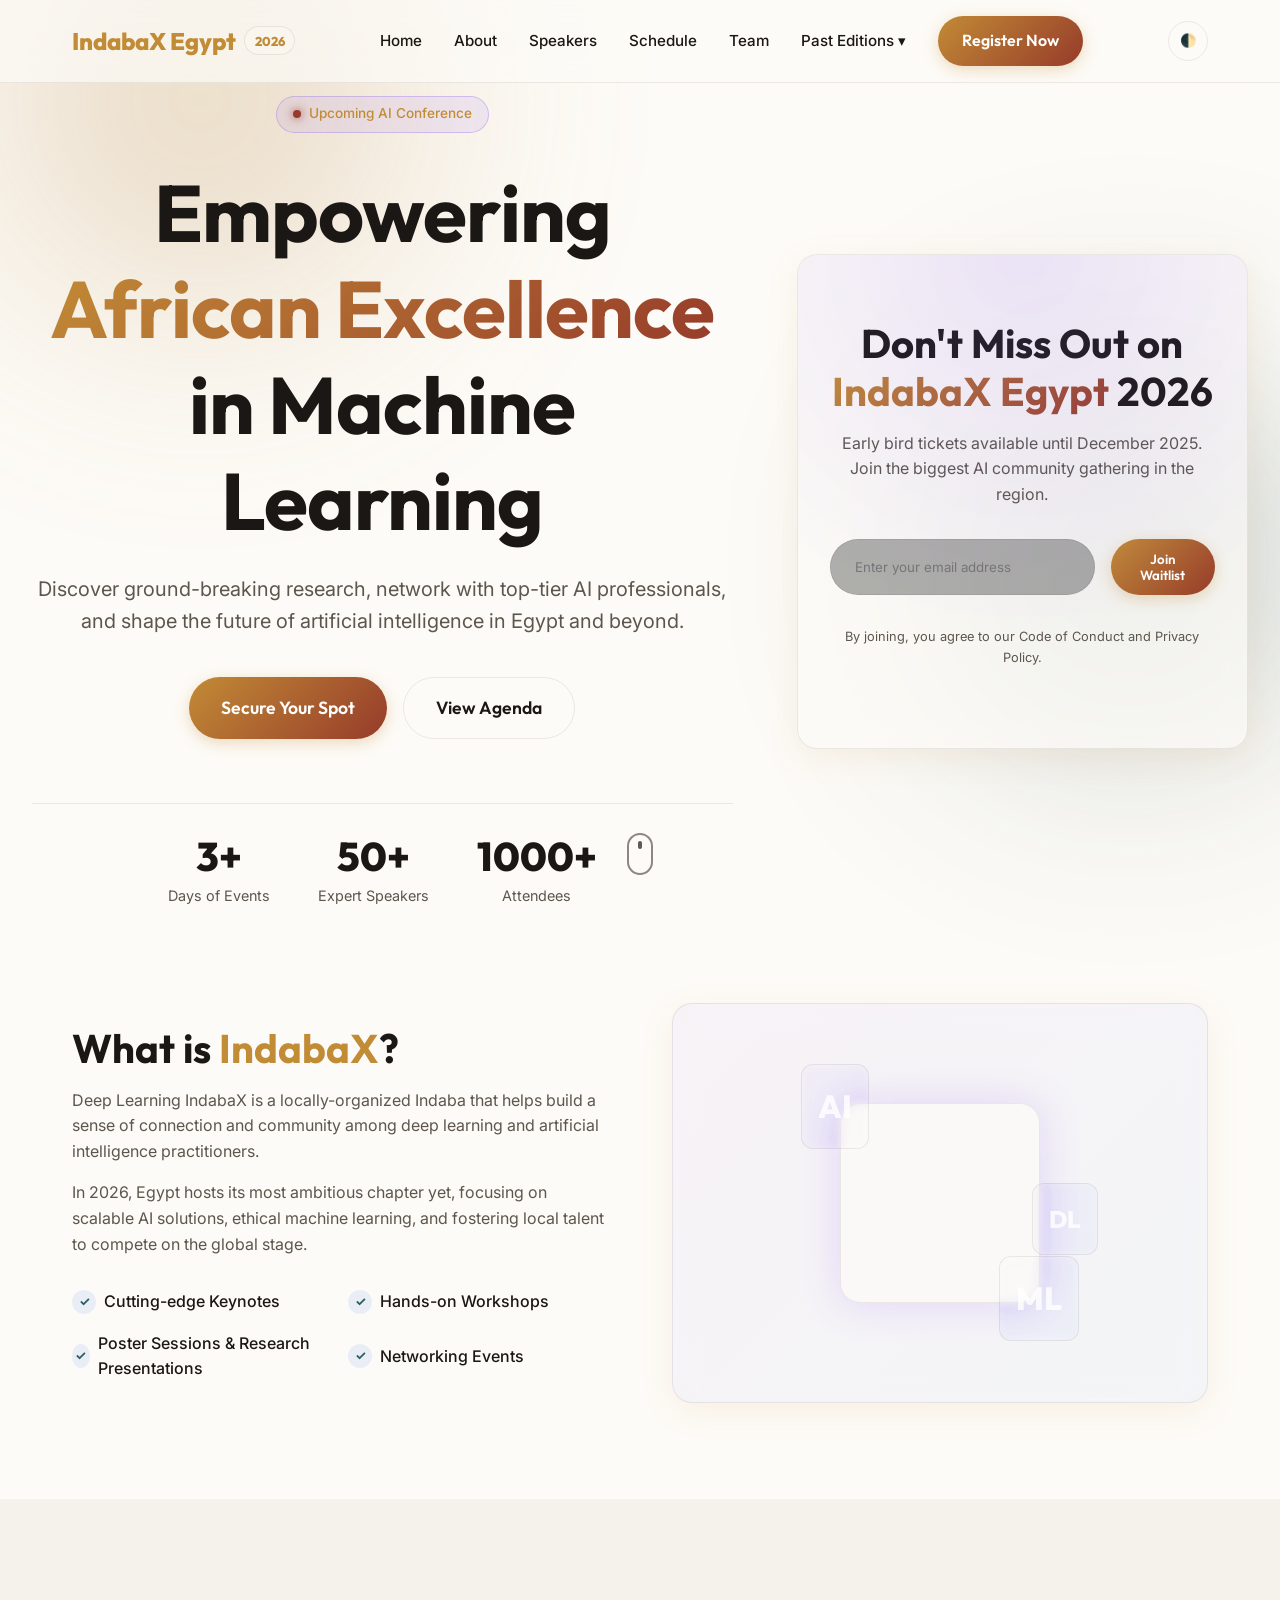
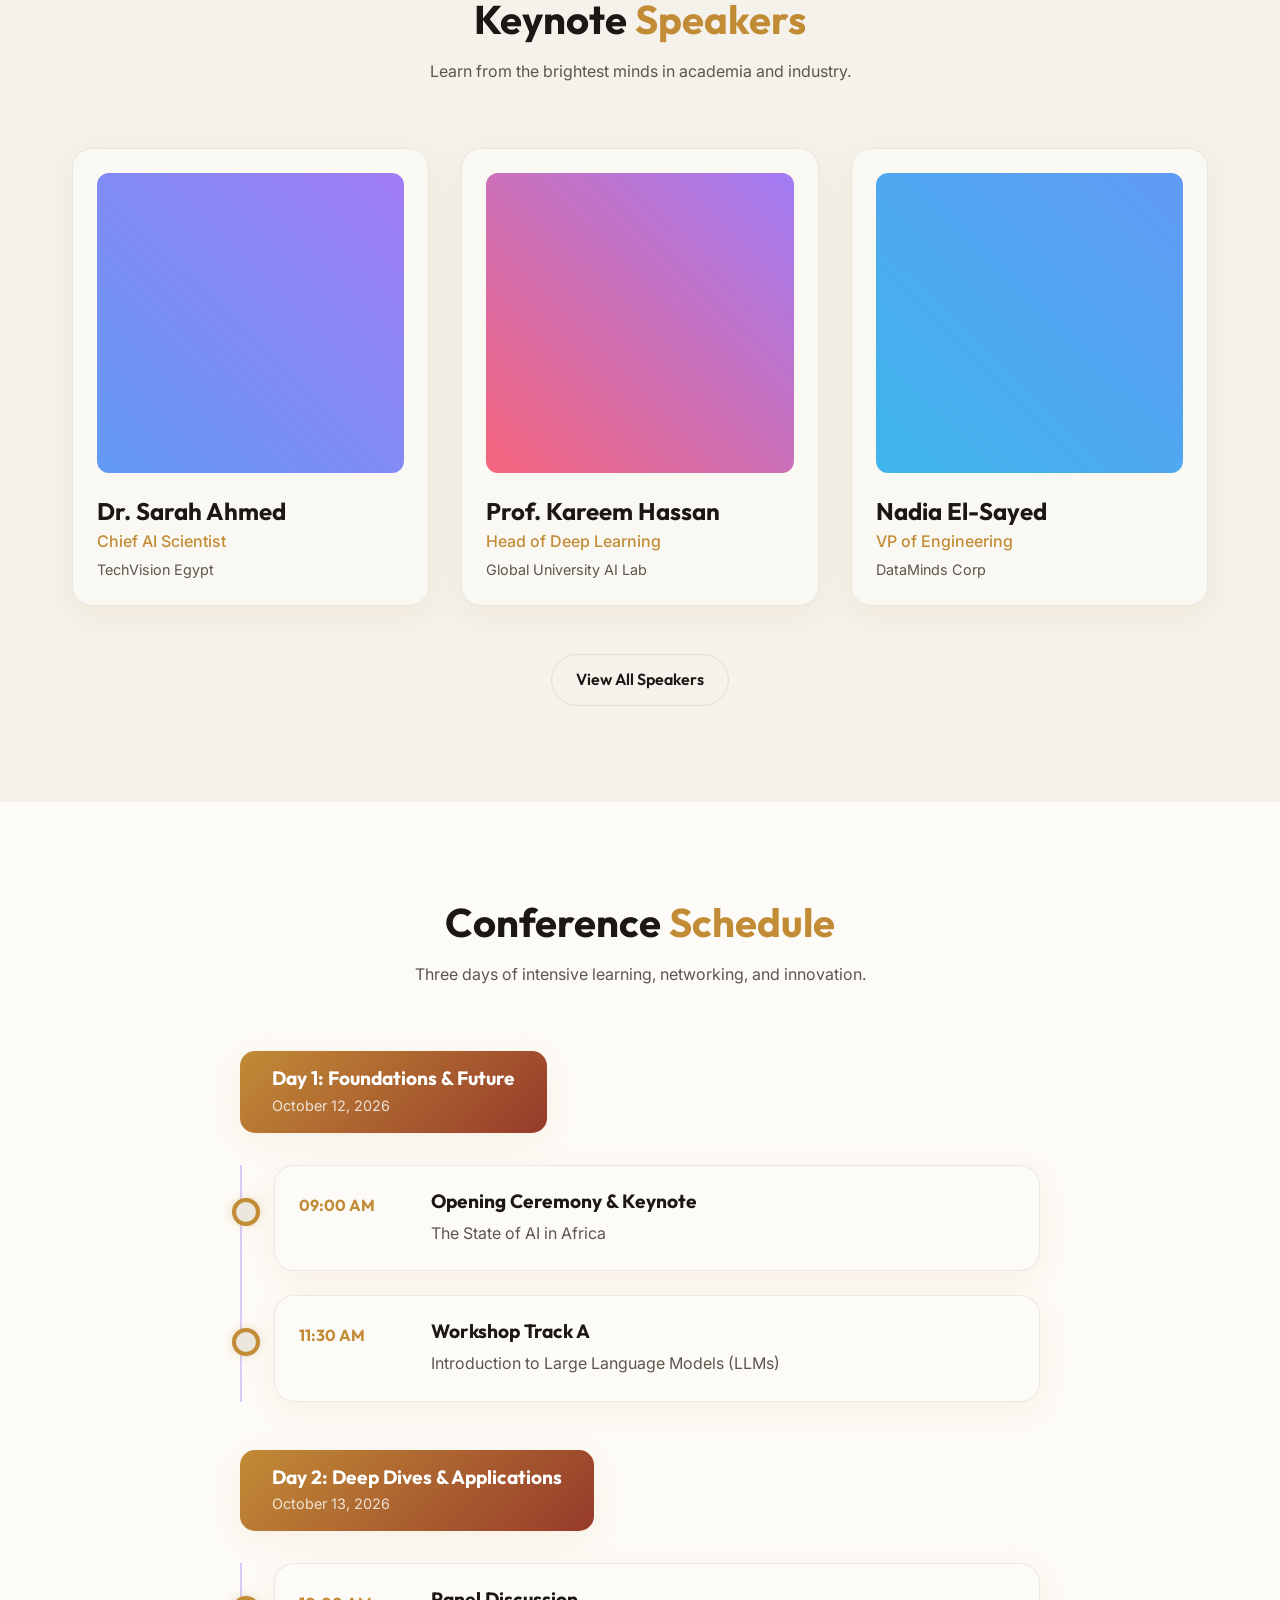
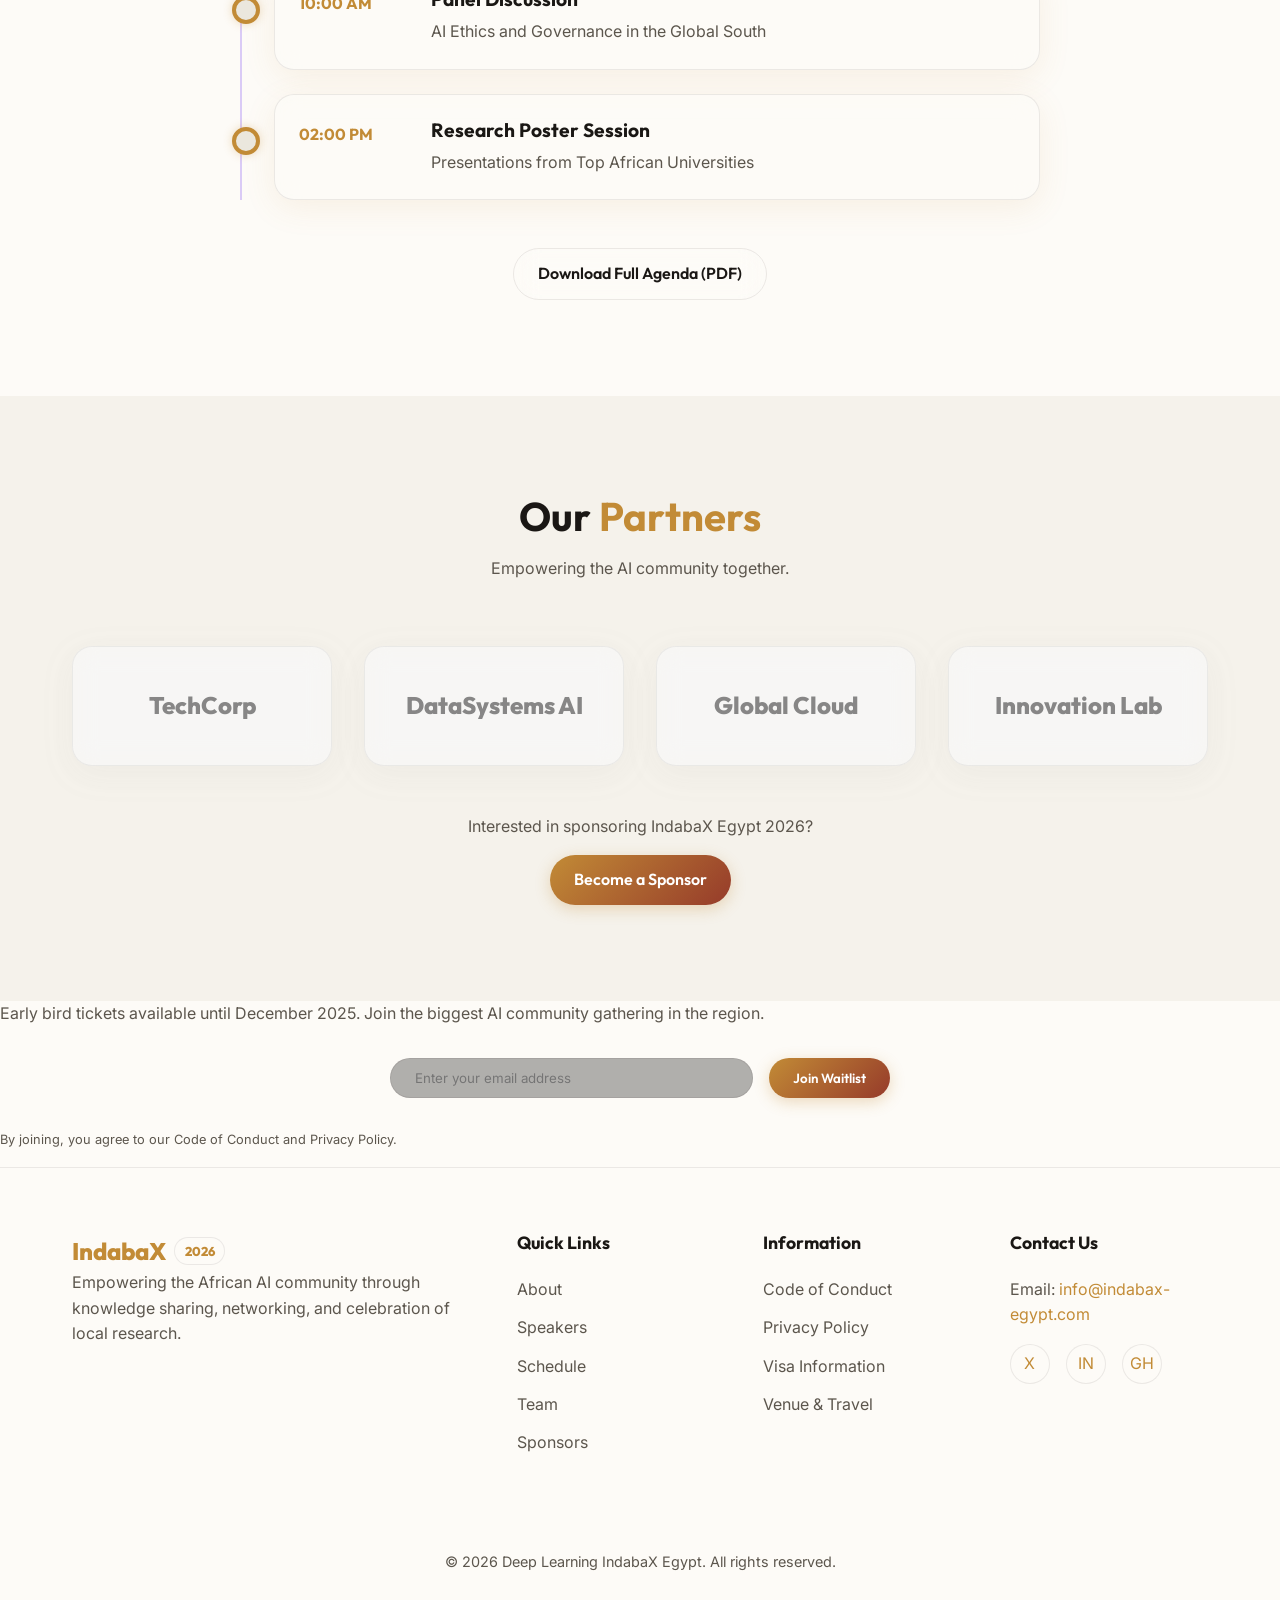
==== index.html @ 3999a291 "First Change" ====
<!DOCTYPE html>
<html lang="en">

<head>
    <meta charset="UTF-8">
    <meta name="viewport" content="width=device-width, initial-scale=1.0">
    <title>IndabaX Egypt 2026 | Shaping the Future of AI in Africa</title>
    <meta name="description"
        content="Join us for IndabaX Egypt 2026, the premier artificial intelligence and machine learning conference in Egypt. Bringing together researchers, students, and industry experts.">

    <!-- Google Fonts -->
    <link rel="preconnect" href="https://fonts.googleapis.com">
    <link rel="preconnect" href="https://fonts.gstatic.com" crossorigin>
    <link
        href="https://fonts.googleapis.com/css2?family=Outfit:wght@300;400;600;700;800&family=Inter:wght@300;400;500;600&display=swap"
        rel="stylesheet">

    <link rel="stylesheet" href="style.css">
</head>

<body>

    <!-- Dynamic Background Elements -->
    <div class="bg-blur hue-1"></div>
    <div class="bg-blur hue-2"></div>

    <!-- Navigation -->
    <nav class="navbar glass-effect" id="main-nav">
        <div class="container nav-content">
            <a href="#" class="logo">
                <span class="logo-text">Indaba<span class="highlight">X</span> Egypt</span>
                <span class="year-badge">2026</span>
            </a>

            <button class="mobile-menu-toggle" aria-label="Toggle Navigation">
                <span class="bar"></span>
                <span class="bar"></span>
                <span class="bar"></span>
            </button>

            <ul class="nav-links">
                <li><a href="index.html">Home</a></li>
                <li><a href="about.html">About</a></li>
                <li><a href="speakers.html">Speakers</a></li>
                <li><a href="schedule.html">Schedule</a></li>
                <li><a href="team.html">Team</a></li>
                <li class="dropdown">
                    <a href="javascript:void(0)" class="dropbtn">Past Editions ▾</a>
                    <div class="dropdown-content">
                        <a href="#">IndabaX Egypt 2025</a>
                        <a href="#">IndabaX Egypt 2024</a>
                    </div>
                </li>
                <li><a href="index.html#register" class="btn btn-primary">Register Now</a></li>
            </ul>

            <div class="nav-actions">
                <button id="theme-toggle" class="theme-toggle" aria-label="Toggle Dark/Light Mode">
                    🌓
                </button>
            </div>
        </div>
    </nav>

    <!-- Hero Section -->
    <header class="hero" id="home">
        <div class="container hero-content">
            <div class="hero-chip animate-up">
                <span class="pulse-dot"></span>
                Upcoming AI Conference
            </div>
            <h1 class="hero-title animate-up" style="animation-delay: 0.1s;">
                Empowering <br>
                <span class="gradient-text">African Excellence</span> <br>
                in Machine Learning
            </h1>
            <p class="hero-subtitle animate-up" style="animation-delay: 0.2s;">
                Discover ground-breaking research, network with top-tier AI professionals, and shape the future of
                artificial intelligence in Egypt and beyond.
            </p>
            <div class="hero-actions animate-up" style="animation-delay: 0.3s;">
                <a href="#register" class="btn btn-primary btn-lg">Secure Your Spot</a>
                <a href="#schedule" class="btn btn-outline btn-lg">View Agenda</a>
            </div>
            <div class="hero-stats animate-up" style="animation-delay: 0.4s;">
                <div class="stat-item">
                    <span class="stat-number">3+</span>
                    <span class="stat-label">Days of Events</span>
                </div>
                <div class="stat-item">
                    <span class="stat-number">50+</span>
                    <span class="stat-label">Expert Speakers</span>
                </div>
                <div class="stat-item">
                    <span class="stat-number">1000+</span>
                    <span class="stat-label">Attendees</span>
                </div>
            </div>
        </div>

        <!-- Scrolling indicator -->
        <a href="#about" class="scroll-indicator">
            <span class="mouse">
                <span class="wheel"></span>
            </span>
        </a>

        <!-- Call to Action Section -->
        <section id="register" class="section cta-section">
            <div class="container fade-in">
                <div class="cta-card glass-panel flex-center">
                    <h2 class="section-title">Don't Miss Out on <br><span class="gradient-text">IndabaX Egypt</span>
                        2026</h2>
                    <p>Early bird tickets available until December 2025. Join the biggest AI community gathering in the
                        region.</p>
                    <form class="registration-form">
                        <input type="email" placeholder="Enter your email address" required class="glass-input">
                        <button type="submit" class="btn btn-primary">Join Waitlist</button>
                    </form>
                    <p class="terms">By joining, you agree to our Code of Conduct and Privacy Policy.</p>
                </div>
            </div>
        </section>
    </header>

    <main>
        <!-- About Section -->
        <section id="about" class="section">
            <div class="container about-container fade-in">
                <div class="about-text">
                    <h2 class="section-title">What is <span class="highlight">IndabaX</span>?</h2>
                    <p>Deep Learning IndabaX is a locally-organized Indaba that helps build a sense of connection and
                        community among deep learning and artificial intelligence practitioners.</p>
                    <p>In 2026, Egypt hosts its most ambitious chapter yet, focusing on scalable AI solutions, ethical
                        machine learning, and fostering local talent to compete on the global stage.</p>
                    <ul class="feature-list">
                        <li><span>✓</span> Cutting-edge Keynotes</li>
                        <li><span>✓</span> Hands-on Workshops</li>
                        <li><span>✓</span> Poster Sessions & Research Presentations</li>
                        <li><span>✓</span> Networking Events</li>
                    </ul>
                </div>
                <div class="about-visual glass-panel">
                    <!-- Placeholder for image or 3D element -->
                    <div class="glow-box">
                        <div class="floating-element el-1">AI</div>
                        <div class="floating-element el-2">ML</div>
                        <div class="floating-element el-3">DL</div>
                    </div>
                </div>
            </div>
        </section>

        <!-- Speakers Preview Section -->
        <section id="speakers" class="section bg-darker">
            <div class="container">
                <div class="section-header fade-in">
                    <h2 class="section-title">Keynote <span class="highlight">Speakers</span></h2>
                    <p>Learn from the brightest minds in academia and industry.</p>
                </div>

                <div class="speakers-grid">
                    <!-- Speaker Card 1 -->
                    <div class="speaker-card glass-panel fade-in" style="animation-delay: 0.1s;">
                        <div class="speaker-image">
                            <div class="image-placeholder gradient-1"></div>
                        </div>
                        <div class="speaker-info">
                            <h3>Dr. Sarah Ahmed</h3>
                            <p class="role">Chief AI Scientist</p>
                            <p class="company">TechVision Egypt</p>
                        </div>
                    </div>

                    <!-- Speaker Card 2 -->
                    <div class="speaker-card glass-panel fade-in" style="animation-delay: 0.2s;">
                        <div class="speaker-image">
                            <div class="image-placeholder gradient-2"></div>
                        </div>
                        <div class="speaker-info">
                            <h3>Prof. Kareem Hassan</h3>
                            <p class="role">Head of Deep Learning</p>
                            <p class="company">Global University AI Lab</p>
                        </div>
                    </div>

                    <!-- Speaker Card 3 -->
                    <div class="speaker-card glass-panel fade-in" style="animation-delay: 0.3s;">
                        <div class="speaker-image">
                            <div class="image-placeholder gradient-3"></div>
                        </div>
                        <div class="speaker-info">
                            <h3>Nadia El-Sayed</h3>
                            <p class="role">VP of Engineering</p>
                            <p class="company">DataMinds Corp</p>
                        </div>
                    </div>
                </div>

                <div class="text-center fade-in" style="margin-top: 3rem;">
                    <a href="#" class="btn btn-outline">View All Speakers</a>
                </div>
            </div>
        </section>

        <!-- Schedule Section -->
        <section id="schedule" class="section">
            <div class="container">
                <div class="section-header fade-in">
                    <h2 class="section-title">Conference <span class="highlight">Schedule</span></h2>
                    <p>Three days of intensive learning, networking, and innovation.</p>
                </div>

                <div class="schedule-timeline fade-in">
                    <!-- Day 1 -->
                    <div class="timeline-day">
                        <div class="day-header glass-panel">
                            <h3>Day 1: Foundations & Future</h3>
                            <span class="date">October 12, 2026</span>
                        </div>
                        <div class="timeline-items">
                            <div class="timeline-item glass-panel">
                                <div class="time">09:00 AM</div>
                                <div class="content">
                                    <h4>Opening Ceremony & Keynote</h4>
                                    <p>The State of AI in Africa</p>
                                </div>
                            </div>
                            <div class="timeline-item glass-panel">
                                <div class="time">11:30 AM</div>
                                <div class="content">
                                    <h4>Workshop Track A</h4>
                                    <p>Introduction to Large Language Models (LLMs)</p>
                                </div>
                            </div>
                        </div>
                    </div>

                    <!-- Day 2 -->
                    <div class="timeline-day">
                        <div class="day-header glass-panel">
                            <h3>Day 2: Deep Dives & Applications</h3>
                            <span class="date">October 13, 2026</span>
                        </div>
                        <div class="timeline-items">
                            <div class="timeline-item glass-panel">
                                <div class="time">10:00 AM</div>
                                <div class="content">
                                    <h4>Panel Discussion</h4>
                                    <p>AI Ethics and Governance in the Global South</p>
                                </div>
                            </div>
                            <div class="timeline-item glass-panel">
                                <div class="time">02:00 PM</div>
                                <div class="content">
                                    <h4>Research Poster Session</h4>
                                    <p>Presentations from Top African Universities</p>
                                </div>
                            </div>
                        </div>
                    </div>
                </div>

                <div class="text-center fade-in" style="margin-top: 3rem;">
                    <a href="#" class="btn btn-outline">Download Full Agenda (PDF)</a>
                </div>
            </div>
        </section>

        <!-- Sponsors Section -->
        <section id="sponsors" class="section bg-darker">
            <div class="container fade-in">
                <div class="section-header">
                    <h2 class="section-title">Our <span class="highlight">Partners</span></h2>
                    <p>Empowering the AI community together.</p>
                </div>

                <div class="sponsors-grid">
                    <div class="sponsor-logo glass-panel">
                        <div class="sponsor-placeholder">TechCorp</div>
                    </div>
                    <div class="sponsor-logo glass-panel">
                        <div class="sponsor-placeholder">DataSystems AI</div>
                    </div>
                    <div class="sponsor-logo glass-panel">
                        <div class="sponsor-placeholder">Global Cloud</div>
                    </div>
                    <div class="sponsor-logo glass-panel">
                        <div class="sponsor-placeholder">Innovation Lab</div>
                    </div>
                </div>

                <div class="text-center" style="margin-top: 3rem;">
                    <p style="margin-bottom: 1rem;">Interested in sponsoring IndabaX Egypt 2026?</p>
                    <a href="#" class="btn btn-primary">Become a Sponsor</a>
                </div>
            </div>
        </section>
        <p>Early bird tickets available until December 2025. Join the biggest AI community gathering in the
            region.</p>
        <form class="registration-form">
            <input type="email" placeholder="Enter your email address" required class="glass-input">
            <button type="submit" class="btn btn-primary">Join Waitlist</button>
        </form>
        <p class="terms">By joining, you agree to our Code of Conduct and Privacy Policy.</p>
        </div>
        </div>
        </section>
    </main>

    <!-- Footer -->
    <footer class="footer section bg-darkest">
        <div class="container footer-grid">
            <div class="footer-brand">
                <a href="#" class="logo">
                    <span class="logo-text">Indaba<span class="highlight">X</span></span>
                    <span class="year-badge">2026</span>
                </a>
                <p>Empowering the African AI community through knowledge sharing, networking, and celebration of local
                    research.</p>
            </div>

            <div class="footer-links">
                <h4>Quick Links</h4>
                <ul>
                    <li><a href="about.html">About</a></li>
                    <li><a href="speakers.html">Speakers</a></li>
                    <li><a href="schedule.html">Schedule</a></li>
                    <li><a href="team.html">Team</a></li>
                    <li><a href="sponsors.html">Sponsors</a></li>
                </ul>
            </div>

            <div class="footer-links">
                <h4>Information</h4>
                <ul>
                    <li><a href="#">Code of Conduct</a></li>
                    <li><a href="#">Privacy Policy</a></li>
                    <li><a href="#">Visa Information</a></li>
                    <li><a href="#">Venue & Travel</a></li>
                </ul>
            </div>

            <div class="footer-contact">
                <h4>Contact Us</h4>
                <p>Email: <a href="mailto:info@indabax-egypt.com">info@indabax-egypt.com</a></p>
                <div class="social-links">
                    <a href="#" class="social-icon">X</a>
                    <a href="#" class="social-icon">IN</a>
                    <a href="#" class="social-icon">GH</a>
                </div>
            </div>
        </div>
        <div class="footer-bottom container">
            <p>&copy; 2026 Deep Learning IndabaX Egypt. All rights reserved.</p>
        </div>
    </footer>

    <script src="script.js"></script>
</body>

</html>
---- style.css ----
/* CSS Variables and Theme Configuration */
:root {
    /* Base Color Palette (Dark Theme Default) 
       Inspired by African and Egyptian tones:
       - Deep Nile Blue
       - Desert Gold/Sand
       - Terracotta/Clay
       - Papyrus
    */
    --bg-darkest: #07090f;
    /* Deep Nile Night */
    --bg-darker: #0d111c;
    --bg-dark: #151b2b;

    --primary: #c28b36;
    /* Desert Gold */
    --primary-light: #e6a740;
    --primary-glow: rgba(230, 167, 64, 0.4);

    --secondary: #2b5c5e;
    /* Oasis Teal */
    --secondary-light: #3d8285;

    --accent: #b04632;
    /* Terracotta / Red Clay */

    --text-main: #f5f2eb;
    /* Papyrus Off-White */
    --text-muted: #a8a29e;

    /* Gradients */
    --gradient-brand: linear-gradient(135deg, var(--primary-light), var(--accent));
    --gradient-glow: linear-gradient(135deg, rgba(230, 167, 64, 0.1), rgba(176, 70, 50, 0.1));

    /* Glassmorphism settings */
    --glass-bg: rgba(21, 27, 43, 0.5);
    --glass-border: rgba(245, 242, 235, 0.08);
    --glass-shadow: 0 8px 32px 0 rgba(0, 0, 0, 0.4);
    --blur-amt: blur(12px);

    /* Typography */
    --font-heading: 'Outfit', sans-serif;
    --font-body: 'Inter', sans-serif;

    /* Transitions */
    --transition-smooth: all 0.3s cubic-bezier(0.25, 0.8, 0.25, 1);
}

/* Light Theme Overrides */
html[data-theme="light"] {
    --bg-darkest: #fdfbf7;
    /* Light Sand */
    --bg-darker: #f5f2eb;
    /* Papyrus */
    --bg-dark: #ebe7dd;

    --primary: #b07e32;
    --primary-light: #c28b36;
    --primary-glow: rgba(194, 139, 54, 0.3);

    --secondary: #1f4244;
    --secondary-light: #2b5c5e;

    --accent: #963b2a;

    --text-main: #1a1714;
    --text-muted: #5c564d;

    --glass-bg: rgba(253, 251, 247, 0.7);
    --glass-border: rgba(26, 23, 20, 0.08);
    --glass-shadow: 0 8px 32px 0 rgba(194, 139, 54, 0.1);
}

/* Reset & Global */
* {
    margin: 0;
    padding: 0;
    box-sizing: border-box;
}

html {
    scroll-behavior: smooth;
    font-size: 16px;
}

body {
    background-color: var(--bg-darkest);
    color: var(--text-main);
    font-family: var(--font-body);
    line-height: 1.6;
    overflow-x: hidden;
    position: relative;
}

/* Dynamic Background Blurs */
.bg-blur {
    position: fixed;
    border-radius: 50%;
    filter: blur(120px);
    z-index: -1;
    opacity: 0.4;
    animation: float 20s infinite ease-in-out;
}

.hue-1 {
    width: 600px;
    height: 600px;
    background: radial-gradient(circle, var(--primary) 0%, transparent 70%);
    top: -200px;
    left: -100px;
}

.hue-2 {
    width: 500px;
    height: 500px;
    background: radial-gradient(circle, var(--secondary) 0%, transparent 70%);
    bottom: 10%;
    right: -100px;
    animation-delay: -10s;
}

@keyframes float {

    0%,
    100% {
        transform: translateY(0) scale(1);
    }

    50% {
        transform: translateY(-30px) scale(1.05);
    }
}

/* Typography Utility */
h1,
h2,
h3,
h4,
h5,
h6 {
    font-family: var(--font-heading);
    font-weight: 700;
    line-height: 1.2;
}

p {
    color: var(--text-muted);
    margin-bottom: 1rem;
}

a {
    color: var(--primary-light);
    text-decoration: none;
    transition: var(--transition-smooth);
}

a:hover {
    color: var(--text-main);
}

.gradient-text {
    background: var(--gradient-brand);
    -webkit-background-clip: text;
    -webkit-text-fill-color: transparent;
    background-clip: text;
    display: inline-block;
}

.highlight {
    color: var(--primary-light);
}

.text-center {
    text-align: center;
}

/* Layout */
.container {
    width: 100%;
    max-width: 1200px;
    margin: 0 auto;
    padding: 0 2rem;
}

.section {
    padding: 6rem 0;
    position: relative;
    z-index: 10;
}

.bg-darker {
    background-color: var(--bg-darker);
}

.bg-darkest {
    background-color: var(--bg-darkest);
}

.section-header {
    text-align: center;
    margin-bottom: 4rem;
}

.section-title {
    font-size: 2.5rem;
    margin-bottom: 1rem;
}

/* Glassmorphism Components */
.glass-effect,
.glass-panel {
    background: var(--glass-bg);
    backdrop-filter: var(--blur-amt);
    -webkit-backdrop-filter: var(--blur-amt);
    border: 1px solid var(--glass-border);
}

.glass-panel {
    border-radius: 20px;
    padding: 2.5rem;
    box-shadow: var(--glass-shadow);
}

/* Buttons */
.btn {
    display: inline-flex;
    align-items: center;
    justify-content: center;
    padding: 0.75rem 1.5rem;
    border-radius: 50px;
    font-weight: 600;
    font-family: var(--font-heading);
    cursor: pointer;
    transition: var(--transition-smooth);
    border: none;
    outline: none;
}

.btn-primary {
    background: var(--gradient-brand);
    color: white;
    box-shadow: 0 4px 15px var(--primary-glow);
}

.btn-primary:hover {
    box-shadow: 0 6px 25px var(--primary-glow);
    transform: translateY(-2px);
    color: white;
}

.btn-outline {
    background: transparent;
    color: var(--text-main);
    border: 1px solid var(--glass-border);
    backdrop-filter: var(--blur-amt);
}

.btn-outline:hover {
    background: rgba(255, 255, 255, 0.05);
    border-color: rgba(255, 255, 255, 0.2);
    transform: translateY(-2px);
}

.btn-lg {
    padding: 1rem 2rem;
    font-size: 1.1rem;
}

/* Navigation */
.navbar {
    position: fixed;
    top: 0;
    left: 0;
    width: 100%;
    z-index: 1000;
    transition: var(--transition-smooth);
    padding: 1rem 0;
    border-top: none;
    border-left: none;
    border-right: none;
    border-radius: 0;
}

.navbar.scrolled {
    padding: 0.75rem 0;
    background: var(--glass-bg);
    border-bottom: 1px solid var(--glass-border);
}

.nav-content {
    display: flex;
    justify-content: space-between;
    align-items: center;
}

.logo {
    display: flex;
    align-items: center;
    gap: 0.5rem;
    font-family: var(--font-heading);
    font-weight: 800;
    font-size: 1.5rem;
}

.year-badge {
    background: rgba(255, 255, 255, 0.1);
    padding: 0.2rem 0.6rem;
    border-radius: 20px;
    font-size: 0.8rem;
    border: 1px solid var(--glass-border);
}

.nav-links {
    display: flex;
    align-items: center;
    gap: 2rem;
    list-style: none;
}

.nav-links a:not(.btn) {
    color: var(--text-main);
    font-weight: 500;
    font-size: 0.95rem;
    position: relative;
}

.nav-links a:not(.btn)::after {
    content: '';
    position: absolute;
    bottom: -4px;
    left: 0;
    width: 0%;
    height: 2px;
    background: var(--gradient-brand);
    transition: var(--transition-smooth);
    border-radius: 2px;
}

.nav-links a:not(.btn):hover::after {
    width: 100%;
}

.mobile-menu-toggle {
    display: none;
}

/* Hero Section */
.hero {
    min-height: 100vh;
    display: flex;
    align-items: center;
    justify-content: center;
    padding-top: 6rem;
    text-align: center;
    position: relative;
}

.hero-content {
    display: flex;
    flex-direction: column;
    align-items: center;
    max-width: 900px;
    z-index: 10;
}

.hero-chip {
    display: inline-flex;
    align-items: center;
    gap: 0.5rem;
    padding: 0.4rem 1rem;
    background: rgba(139, 92, 246, 0.1);
    border: 1px solid rgba(139, 92, 246, 0.3);
    border-radius: 50px;
    font-size: 0.85rem;
    font-weight: 500;
    color: var(--primary-light);
    margin-bottom: 2rem;
}

.pulse-dot {
    width: 8px;
    height: 8px;
    background: var(--accent);
    border-radius: 50%;
    box-shadow: 0 0 10px var(--accent);
    animation: pulse 2s infinite;
}

@keyframes pulse {
    0% {
        transform: scale(0.95);
        box-shadow: 0 0 0 0 rgba(244, 63, 94, 0.7);
    }

    70% {
        transform: scale(1);
        box-shadow: 0 0 0 6px rgba(244, 63, 94, 0);
    }

    100% {
        transform: scale(0.95);
        box-shadow: 0 0 0 0 rgba(244, 63, 94, 0);
    }
}

.hero-title {
    font-size: 5rem;
    letter-spacing: -1px;
    margin-bottom: 1.5rem;
}

.hero-subtitle {
    font-size: 1.25rem;
    max-width: 700px;
    margin-bottom: 2.5rem;
}

.hero-actions {
    display: flex;
    gap: 1rem;
    margin-bottom: 4rem;
}

.hero-stats {
    display: flex;
    gap: 3rem;
    border-top: 1px solid var(--glass-border);
    padding-top: 2rem;
    width: 100%;
    justify-content: center;
}

.stat-item {
    display: flex;
    flex-direction: column;
    align-items: center;
}

.stat-number {
    font-size: 2.5rem;
    font-weight: 800;
    font-family: var(--font-heading);
    color: var(--text-main);
    line-height: 1;
}

.stat-label {
    font-size: 0.9rem;
    color: var(--text-muted);
    margin-top: 0.5rem;
}

/* Scroll indicator */
.scroll-indicator {
    position: absolute;
    bottom: 2rem;
    left: 50%;
    transform: translateX(-50%);
    opacity: 0.7;
}

.mouse {
    width: 26px;
    height: 42px;
    border: 2px solid var(--text-muted);
    border-radius: 20px;
    display: block;
    position: relative;
}

.wheel {
    width: 4px;
    height: 8px;
    background: var(--text-main);
    border-radius: 2px;
    position: absolute;
    top: 6px;
    left: 50%;
    transform: translateX(-50%);
    animation: scroll 1.5s infinite;
}

@keyframes scroll {
    0% {
        top: 6px;
        opacity: 1;
    }

    100% {
        top: 20px;
        opacity: 0;
    }
}

/* About Section */
.about-container {
    display: grid;
    grid-template-columns: 1fr 1fr;
    gap: 4rem;
    align-items: center;
}

.feature-list {
    list-style: none;
    margin-top: 2rem;
    display: grid;
    grid-template-columns: 1fr 1fr;
    gap: 1rem;
}

.feature-list li {
    display: flex;
    align-items: center;
    gap: 0.5rem;
    color: var(--text-main);
    font-weight: 500;
}

.feature-list span {
    color: var(--secondary-light);
    font-weight: bold;
    background: rgba(59, 130, 246, 0.1);
    width: 24px;
    height: 24px;
    display: inline-flex;
    align-items: center;
    justify-content: center;
    border-radius: 50%;
    font-size: 0.8rem;
}

.about-visual {
    height: 100%;
    min-height: 400px;
    display: flex;
    align-items: center;
    justify-content: center;
    position: relative;
    background: linear-gradient(135deg, rgba(139, 92, 246, 0.05), rgba(59, 130, 246, 0.05));
}

.glow-box {
    position: relative;
    width: 200px;
    height: 200px;
    background: var(--glass-bg);
    border-radius: 20px;
    border: 1px solid var(--glass-border);
    box-shadow: 0 0 40px rgba(139, 92, 246, 0.2);
    display: flex;
    align-items: center;
    justify-content: center;
    perspective: 1000px;
}

.floating-element {
    position: absolute;
    font-family: var(--font-heading);
    font-weight: 800;
    font-size: 2rem;
    color: rgba(255, 255, 255, 0.8);
    background: rgba(255, 255, 255, 0.05);
    backdrop-filter: blur(5px);
    border: 1px solid var(--glass-border);
    padding: 1rem;
    border-radius: 12px;
}

.el-1 {
    top: -20%;
    left: -20%;
    animation: float 6s infinite ease-in-out;
}

.el-2 {
    bottom: -20%;
    right: -20%;
    animation: float 7s infinite ease-in-out reverse;
}

.el-3 {
    top: 40%;
    right: -30%;
    font-size: 1.5rem;
    animation: float 5s infinite ease-in-out 1s;
}


/* Speakers Section */
.speakers-grid {
    display: grid;
    grid-template-columns: repeat(auto-fit, minmax(300px, 1fr));
    gap: 2rem;
}

.speaker-card {
    padding: 1.5rem;
    transition: var(--transition-smooth);
}

.speaker-card:hover {
    transform: translateY(-10px);
    border-color: rgba(139, 92, 246, 0.3);
    box-shadow: 0 15px 40px rgba(0, 0, 0, 0.4), inset 0 0 20px rgba(139, 92, 246, 0.05);
}

.speaker-image {
    width: 100%;
    height: 300px;
    border-radius: 12px;
    overflow: hidden;
    margin-bottom: 1.5rem;
}

.image-placeholder {
    width: 100%;
    height: 100%;
    background-size: cover;
    background-position: center;
    transition: transform 0.5s ease;
}

/* Gradients for image placeholders to make it look premium even without real images */
.gradient-1 {
    background: linear-gradient(to top right, #3b82f6, #8b5cf6);
    opacity: 0.8;
}

.gradient-2 {
    background: linear-gradient(to top right, #f43f5e, #8b5cf6);
    opacity: 0.8;
}

.gradient-3 {
    background: linear-gradient(to top right, #0ea5e9, #3b82f6);
    opacity: 0.8;
}

.speaker-card:hover .image-placeholder {
    transform: scale(1.05);
}

.speaker-info h3 {
    font-size: 1.5rem;
    margin-bottom: 0.2rem;
}

.speaker-info .role {
    color: var(--primary-light);
    font-weight: 500;
    margin-bottom: 0.2rem;
}

.speaker-info .company {
    font-size: 0.9rem;
    margin-bottom: 0;
}

/* Schedule Section */
.schedule-timeline {
    position: relative;
    max-width: 800px;
    margin: 0 auto;
}

.timeline-day {
    margin-bottom: 3rem;
    position: relative;
}

.day-header {
    display: inline-flex;
    flex-direction: column;
    padding: 1rem 2rem;
    margin-bottom: 2rem;
    background: var(--gradient-brand);
    border: none;
    border-radius: 15px;
}

.day-header h3 {
    color: white;
    font-size: 1.2rem;
    margin-bottom: 0.2rem;
}

.day-header .date {
    color: rgba(255, 255, 255, 0.8);
    font-size: 0.9rem;
}

.timeline-items {
    padding-left: 2rem;
    border-left: 2px solid rgba(139, 92, 246, 0.3);
    display: flex;
    flex-direction: column;
    gap: 1.5rem;
}

.timeline-item {
    position: relative;
    padding: 1.5rem;
    display: flex;
    gap: 2rem;
    align-items: flex-start;
    transition: var(--transition-smooth);
}

.timeline-item:hover {
    transform: translateX(10px);
    border-color: rgba(139, 92, 246, 0.5);
}

.timeline-item::before {
    content: '';
    position: absolute;
    left: -2.7rem;
    top: 2rem;
    width: 20px;
    height: 20px;
    border-radius: 50%;
    background: var(--bg-dark);
    border: 4px solid var(--primary-light);
    box-shadow: 0 0 10px var(--primary-glow);
}

.timeline-item .time {
    font-weight: 700;
    font-family: var(--font-heading);
    color: var(--primary-light);
    min-width: 100px;
    padding-top: 0.2rem;
}

.timeline-item .content h4 {
    font-size: 1.2rem;
    margin-bottom: 0.5rem;
}

.timeline-item .content p {
    margin-bottom: 0;
}

/* Sponsors Section */
.sponsors-grid {
    display: grid;
    grid-template-columns: repeat(auto-fit, minmax(200px, 1fr));
    gap: 2rem;
    margin-top: 2rem;
}

.sponsor-logo {
    display: flex;
    align-items: center;
    justify-content: center;
    height: 120px;
    transition: var(--transition-smooth);
    filter: grayscale(100%) opacity(0.7);
}

.sponsor-logo:hover {
    filter: grayscale(0%) opacity(1);
    transform: translateY(-5px);
    border-color: rgba(59, 130, 246, 0.4);
    box-shadow: 0 10px 25px rgba(0, 0, 0, 0.5), inset 0 0 15px rgba(59, 130, 246, 0.1);
}

.sponsor-placeholder {
    font-family: var(--font-heading);
    font-weight: 800;
    font-size: 1.5rem;
    color: var(--text-muted);
}

/* CTA Section */
.cta-section {
    padding: 8rem 0;
}

.cta-card {
    text-align: center;
    padding: 4rem 2rem;
    flex-direction: column;
    position: relative;
    overflow: hidden;
}

.cta-card::before {
    content: '';
    position: absolute;
    top: 0;
    left: 0;
    width: 100%;
    height: 100%;
    background: radial-gradient(circle at 50% 0%, rgba(139, 92, 246, 0.15), transparent 70%);
    pointer-events: none;
}

.registration-form {
    display: flex;
    gap: 1rem;
    max-width: 500px;
    width: 100%;
    margin: 2rem auto;
}

.glass-input {
    flex: 1;
    background: rgba(0, 0, 0, 0.3);
    border: 1px solid var(--glass-border);
    border-radius: 50px;
    padding: 0 1.5rem;
    color: var(--text-main);
    font-family: var(--font-body);
    outline: none;
    transition: var(--transition-smooth);
}

.glass-input:focus {
    border-color: var(--primary-light);
    background: rgba(0, 0, 0, 0.5);
    box-shadow: 0 0 15px rgba(139, 92, 246, 0.2);
}

.terms {
    font-size: 0.8rem;
    color: var(--text-muted);
}

/* Theme Toggle and Dropdown Navbar Styles */
.nav-actions {
    display: flex;
    align-items: center;
    gap: 1.5rem;
}

.theme-toggle {
    background: transparent;
    border: 1px solid var(--glass-border);
    color: var(--text-main);
    width: 40px;
    height: 40px;
    border-radius: 50%;
    display: flex;
    align-items: center;
    justify-content: center;
    cursor: pointer;
    transition: var(--transition-smooth);
}

.theme-toggle:hover {
    background: rgba(255, 255, 255, 0.1);
    transform: rotate(15deg);
}

.dropdown {
    position: relative;
    display: inline-block;
}

.dropdown-content {
    display: block;
    position: absolute;
    top: 150%;
    left: 50%;
    transform: translateX(-50%) translateY(10px);
    background: var(--glass-bg);
    backdrop-filter: var(--blur-amt);
    -webkit-backdrop-filter: var(--blur-amt);
    min-width: 160px;
    box-shadow: var(--glass-shadow);
    z-index: 1000;
    border: 1px solid var(--glass-border);
    border-radius: 10px;
    opacity: 0;
    visibility: hidden;
    transition: var(--transition-smooth);
}

.dropdown:hover .dropdown-content {
    opacity: 1;
    visibility: visible;
    transform: translateX(-50%) translateY(0);
}

.dropdown-content a {
    color: var(--text-main) !important;
    padding: 12px 16px;
    text-decoration: none;
    display: block;
    text-align: center;
    border-bottom: 1px solid rgba(255, 255, 255, 0.05);
}

.dropdown-content a:last-child {
    border-bottom: none;
}

.dropdown-content a:hover {
    background-color: rgba(255, 255, 255, 0.1);
}

/* Footer */
.footer {
    border-top: 1px solid var(--glass-border);
    padding: 4rem 0 2rem;
}

.footer-grid {
    display: grid;
    grid-template-columns: 2fr 1fr 1fr 1fr;
    gap: 3rem;
    margin-bottom: 3rem;
}

.footer-links h4,
.footer-contact h4 {
    font-family: var(--font-heading);
    margin-bottom: 1.5rem;
    font-size: 1.1rem;
}

.footer-links ul {
    list-style: none;
}

.footer-links li {
    margin-bottom: 0.8rem;
}

.footer-links a {
    color: var(--text-muted);
}

.footer-links a:hover {
    color: var(--primary-light);
    padding-left: 5px;
}

.social-links {
    display: flex;
    gap: 1rem;
    margin-top: 1rem;
}

.social-icon {
    width: 40px;
    height: 40px;
    display: flex;
    align-items: center;
    justify-content: center;
    border-radius: 50%;
    background: rgba(255, 255, 255, 0.05);
    border: 1px solid var(--glass-border);
    transition: var(--transition-smooth);
}

.social-icon:hover {
    background: var(--primary);
    color: white;
    transform: translateY(-3px);
}

.footer-bottom {
    text-align: center;
    padding-top: 2rem;
    border-top: 1px solid rgba(255, 255, 255, 0.05);
    color: var(--text-muted);
    font-size: 0.9rem;
}

/* Animations */
.animate-up {
    opacity: 0;
    transform: translateY(30px);
    animation: slideUp 0.8s ease forwards;
}

@keyframes slideUp {
    to {
        opacity: 1;
        transform: translateY(0);
    }
}

.fade-in {
    opacity: 0;
    transform: translateY(20px);
    transition: opacity 0.8s ease, transform 0.8s ease;
}

.fade-in.visible {
    opacity: 1;
    transform: translateY(0);
}

/* Responsive Design */
@media (max-width: 992px) {
    .about-container {
        grid-template-columns: 1fr;
    }

    .hero-title {
        font-size: 4rem;
    }
}

@media (max-width: 768px) {
    .nav-links {
        display: none;
    }

    .mobile-menu-toggle {
        display: flex;
        flex-direction: column;
        justify-content: space-between;
        width: 30px;
        height: 20px;
        background: transparent;
        border: none;
        cursor: pointer;
    }

    .mobile-menu-toggle .bar {
        width: 100%;
        height: 2px;
        background-color: var(--text-main);
        transition: var(--transition-smooth);
    }

    .hero-title {
        font-size: 3rem;
    }

    .hero-actions {
        flex-direction: column;
        width: 100%;
        max-width: 300px;
    }

    .hero-stats {
        flex-wrap: wrap;
        gap: 1.5rem;
    }

    .registration-form {
        flex-direction: column;
    }

    .footer-grid {
        grid-template-columns: 1fr;
    }
}
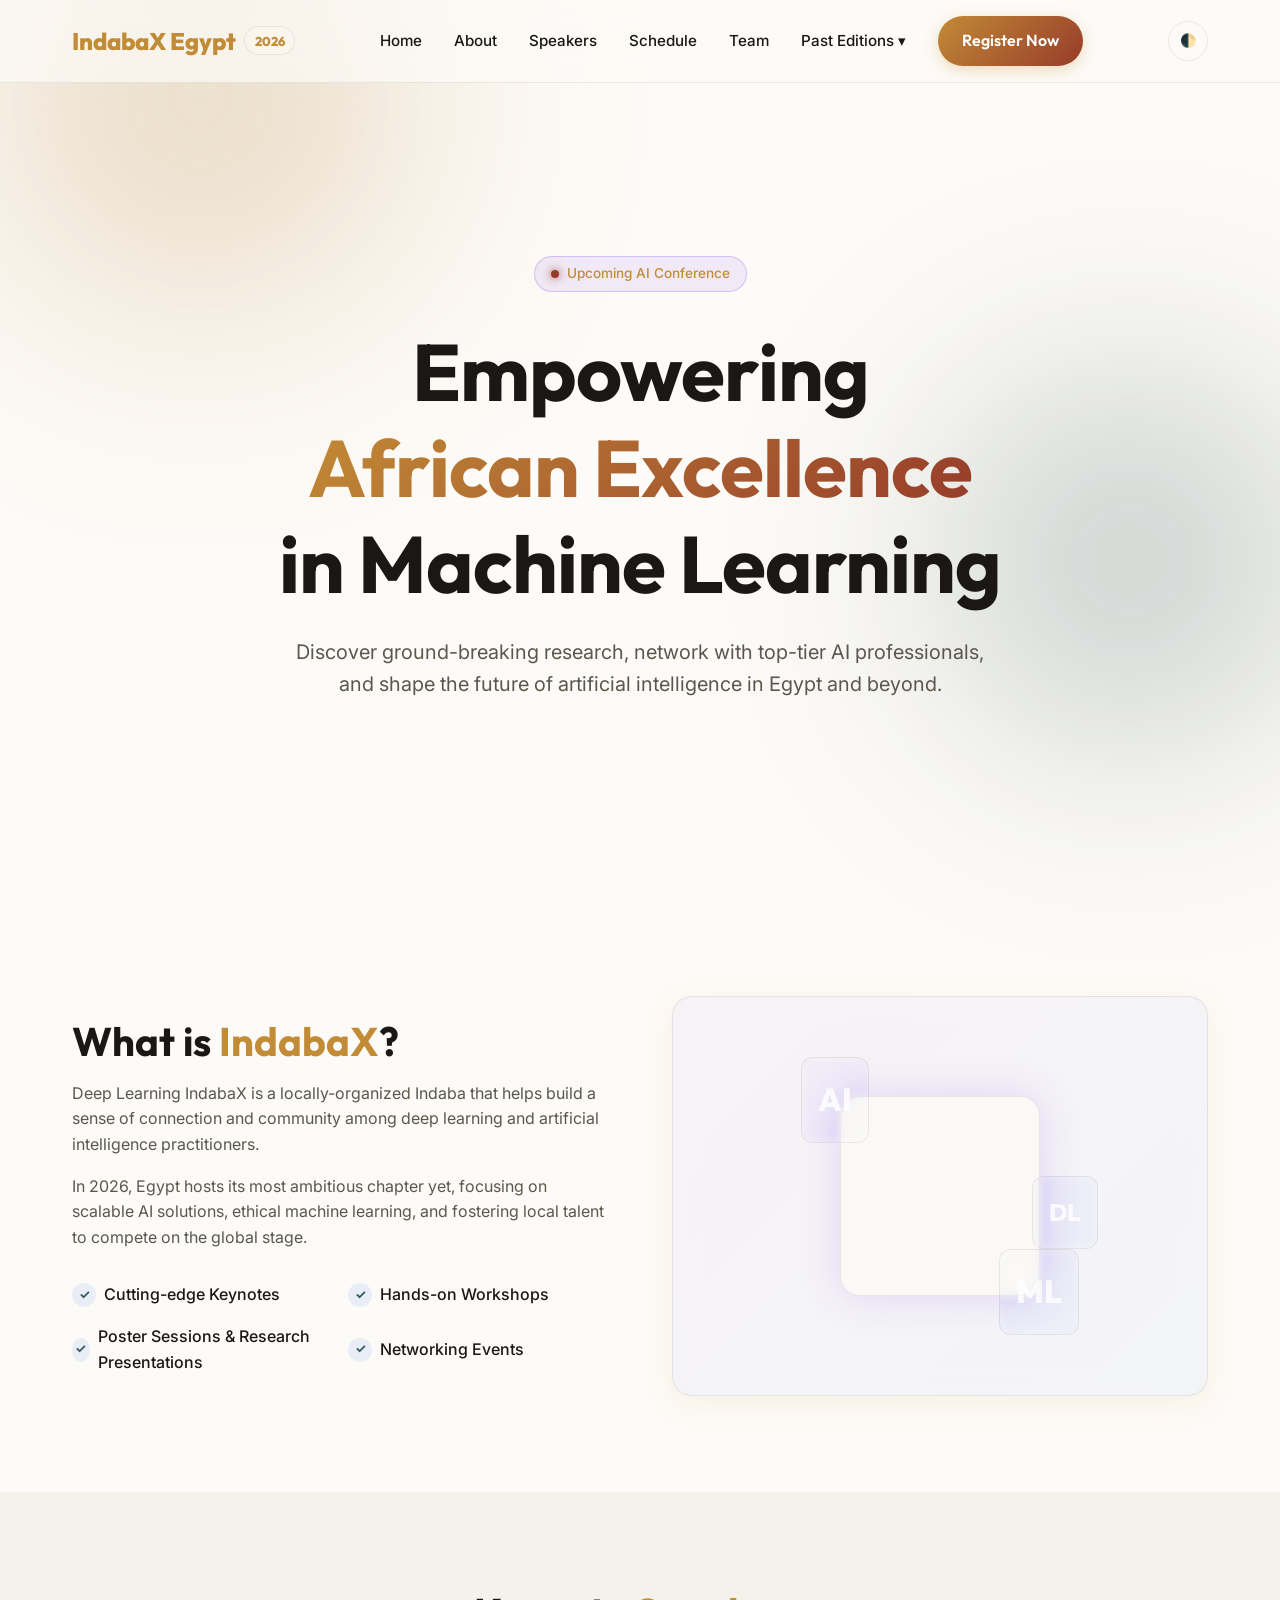
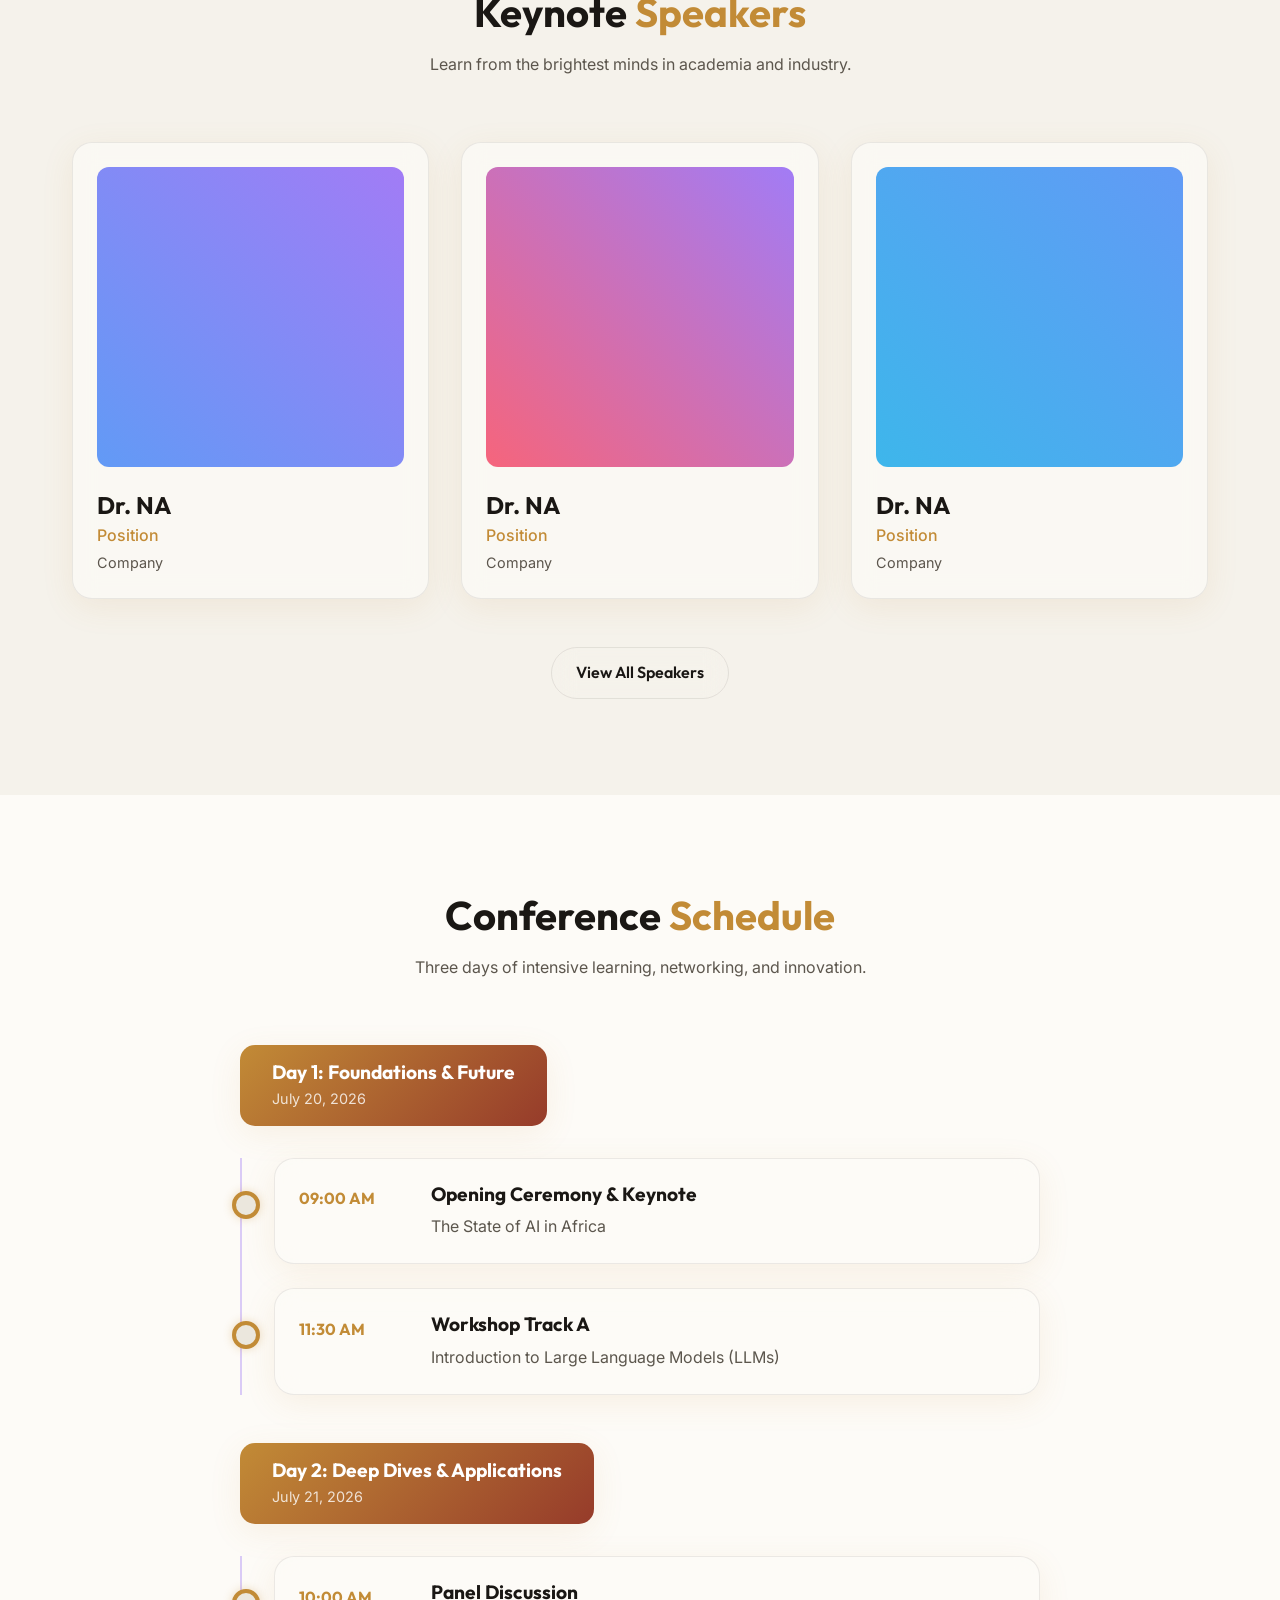
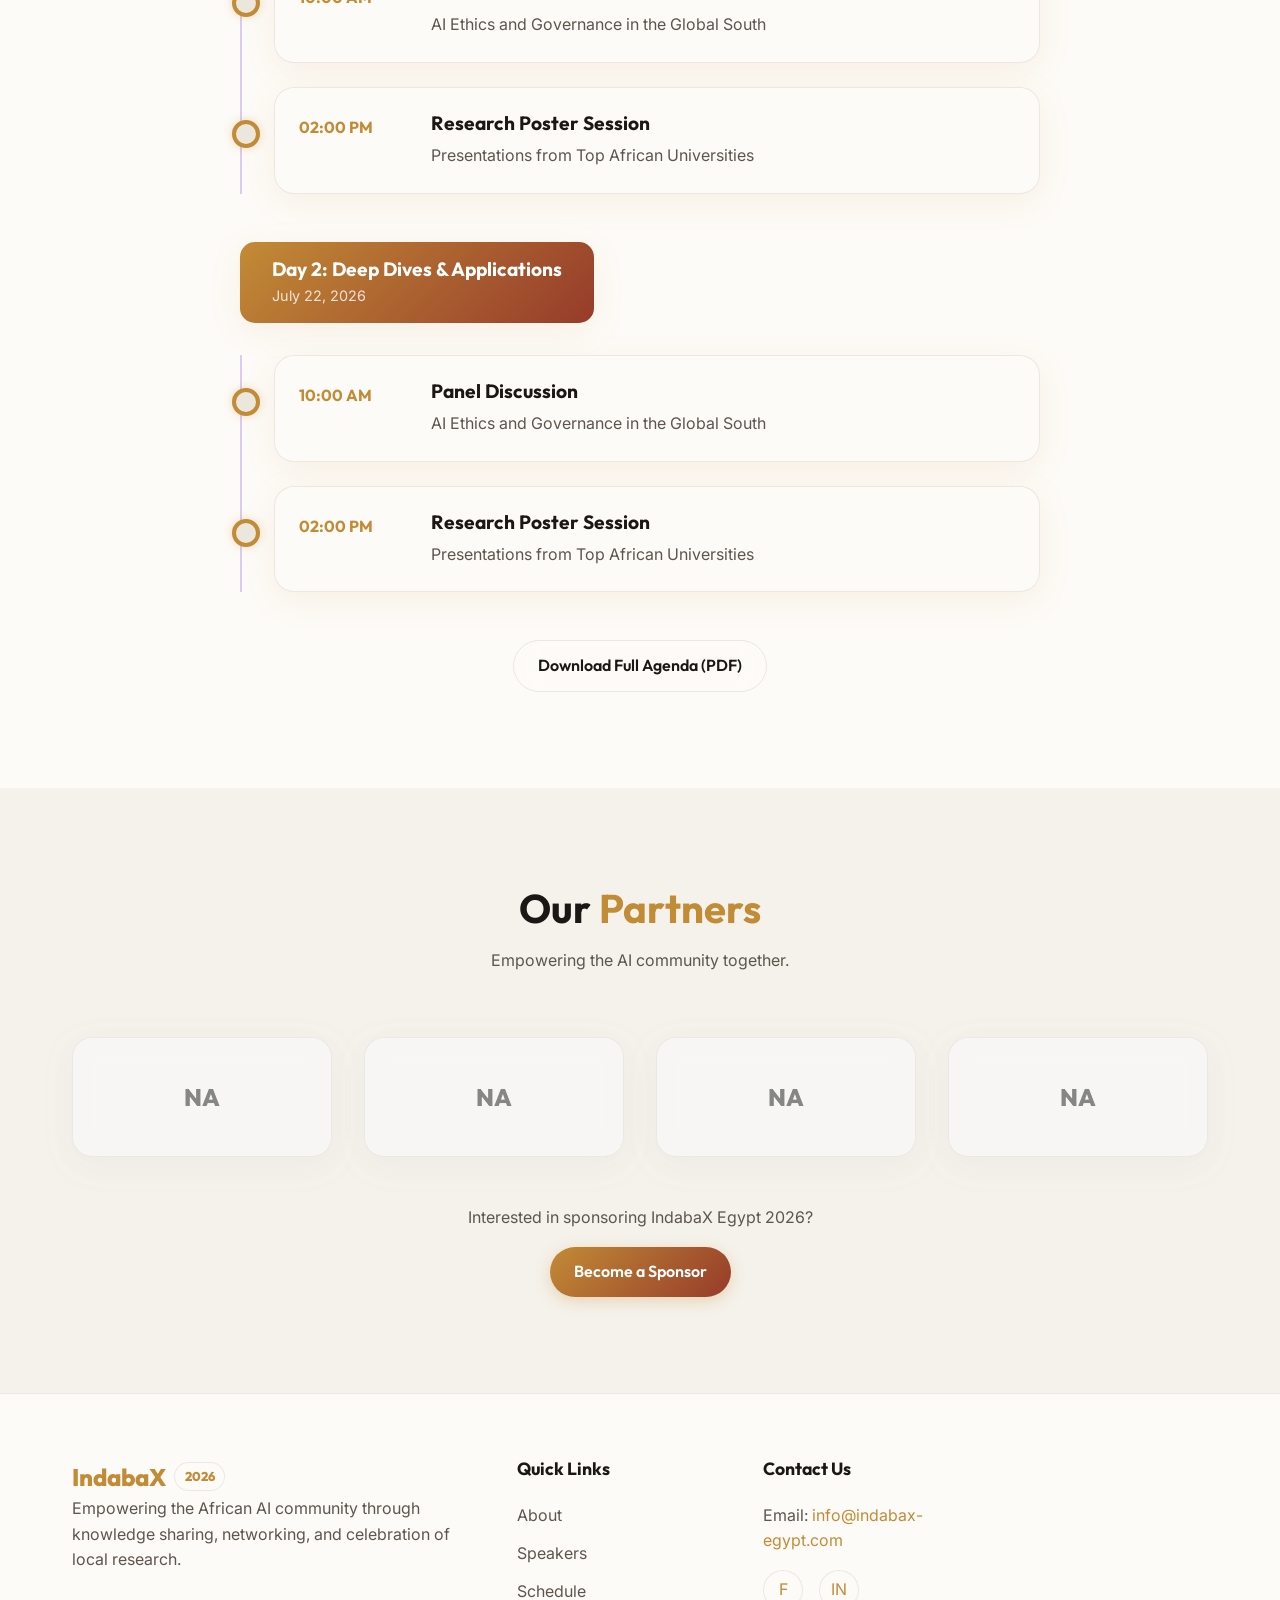
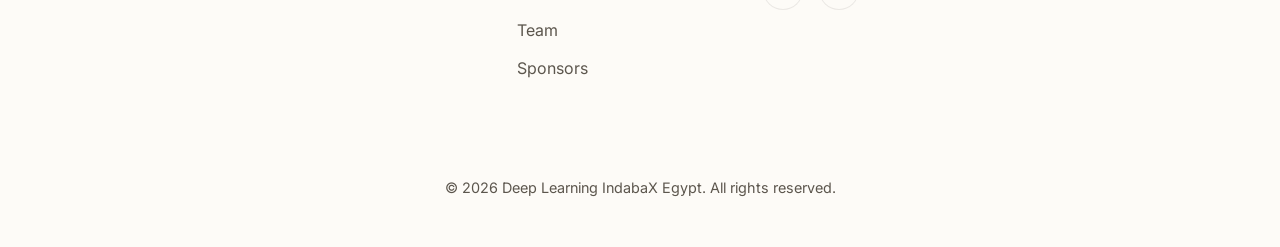
==== commit 801422db: "Fix HTML structure and content for IndabaX Egypt 2026" ====
--- a/index.html
+++ b/index.html
@@ -78,49 +78,10 @@
                 Discover ground-breaking research, network with top-tier AI professionals, and shape the future of
                 artificial intelligence in Egypt and beyond.
             </p>
-            <div class="hero-actions animate-up" style="animation-delay: 0.3s;">
-                <a href="#register" class="btn btn-primary btn-lg">Secure Your Spot</a>
-                <a href="#schedule" class="btn btn-outline btn-lg">View Agenda</a>
-            </div>
-            <div class="hero-stats animate-up" style="animation-delay: 0.4s;">
-                <div class="stat-item">
-                    <span class="stat-number">3+</span>
-                    <span class="stat-label">Days of Events</span>
-                </div>
-                <div class="stat-item">
-                    <span class="stat-number">50+</span>
-                    <span class="stat-label">Expert Speakers</span>
-                </div>
-                <div class="stat-item">
-                    <span class="stat-number">1000+</span>
-                    <span class="stat-label">Attendees</span>
-                </div>
-            </div>
+            
         </div>
 
-        <!-- Scrolling indicator -->
-        <a href="#about" class="scroll-indicator">
-            <span class="mouse">
-                <span class="wheel"></span>
-            </span>
-        </a>
-
-        <!-- Call to Action Section -->
-        <section id="register" class="section cta-section">
-            <div class="container fade-in">
-                <div class="cta-card glass-panel flex-center">
-                    <h2 class="section-title">Don't Miss Out on <br><span class="gradient-text">IndabaX Egypt</span>
-                        2026</h2>
-                    <p>Early bird tickets available until December 2025. Join the biggest AI community gathering in the
-                        region.</p>
-                    <form class="registration-form">
-                        <input type="email" placeholder="Enter your email address" required class="glass-input">
-                        <button type="submit" class="btn btn-primary">Join Waitlist</button>
-                    </form>
-                    <p class="terms">By joining, you agree to our Code of Conduct and Privacy Policy.</p>
-                </div>
-            </div>
-        </section>
+        
     </header>
 
     <main>
@@ -166,9 +127,9 @@
                             <div class="image-placeholder gradient-1"></div>
                         </div>
                         <div class="speaker-info">
-                            <h3>Dr. Sarah Ahmed</h3>
-                            <p class="role">Chief AI Scientist</p>
-                            <p class="company">TechVision Egypt</p>
+                            <h3>Dr. NA</h3>
+                            <p class="role">Position</p>
+                            <p class="company">Company</p>
                         </div>
                     </div>
 
@@ -178,9 +139,9 @@
                             <div class="image-placeholder gradient-2"></div>
                         </div>
                         <div class="speaker-info">
-                            <h3>Prof. Kareem Hassan</h3>
-                            <p class="role">Head of Deep Learning</p>
-                            <p class="company">Global University AI Lab</p>
+                            <h3>Dr. NA</h3>
+                            <p class="role">Position</p>
+                            <p class="company">Company</p>
                         </div>
                     </div>
 
@@ -190,9 +151,9 @@
                             <div class="image-placeholder gradient-3"></div>
                         </div>
                         <div class="speaker-info">
-                            <h3>Nadia El-Sayed</h3>
-                            <p class="role">VP of Engineering</p>
-                            <p class="company">DataMinds Corp</p>
+                            <h3>Dr. NA</h3>
+                            <p class="role">Position</p>
+                            <p class="company">Company</p>
                         </div>
                     </div>
                 </div>
@@ -204,7 +165,7 @@
         </section>
 
         <!-- Schedule Section -->
-        <section id="schedule" class="section">
+         <section id="schedule" class="section">
             <div class="container">
                 <div class="section-header fade-in">
                     <h2 class="section-title">Conference <span class="highlight">Schedule</span></h2>
@@ -216,7 +177,7 @@
                     <div class="timeline-day">
                         <div class="day-header glass-panel">
                             <h3>Day 1: Foundations & Future</h3>
-                            <span class="date">October 12, 2026</span>
+                            <span class="date">July 20, 2026</span>
                         </div>
                         <div class="timeline-items">
                             <div class="timeline-item glass-panel">
@@ -240,7 +201,7 @@
                     <div class="timeline-day">
                         <div class="day-header glass-panel">
                             <h3>Day 2: Deep Dives & Applications</h3>
-                            <span class="date">October 13, 2026</span>
+                            <span class="date">July 21, 2026</span>
                         </div>
                         <div class="timeline-items">
                             <div class="timeline-item glass-panel">
@@ -259,7 +220,31 @@
                             </div>
                         </div>
                     </div>
-                </div>
+                    <!-- Day 3 -->
+                    <div class="timeline-day">
+                        <div class="day-header glass-panel">
+                            <h3>Day 2: Deep Dives & Applications</h3>
+                            <span class="date">July 22, 2026</span>
+                        </div>
+                        <div class="timeline-items">
+                            <div class="timeline-item glass-panel">
+                                <div class="time">10:00 AM</div>
+                                <div class="content">
+                                    <h4>Panel Discussion</h4>
+                                    <p>AI Ethics and Governance in the Global South</p>
+                                </div>
+                            </div>
+                            <div class="timeline-item glass-panel">
+                                <div class="time">02:00 PM</div>
+                                <div class="content">
+                                    <h4>Research Poster Session</h4>
+                                    <p>Presentations from Top African Universities</p>
+                                </div>
+                            </div>
+                        </div>
+                    </div>
+                </div>
+
 
                 <div class="text-center fade-in" style="margin-top: 3rem;">
                     <a href="#" class="btn btn-outline">Download Full Agenda (PDF)</a>
@@ -277,16 +262,16 @@
 
                 <div class="sponsors-grid">
                     <div class="sponsor-logo glass-panel">
-                        <div class="sponsor-placeholder">TechCorp</div>
+                        <div class="sponsor-placeholder">NA</div>
                     </div>
                     <div class="sponsor-logo glass-panel">
-                        <div class="sponsor-placeholder">DataSystems AI</div>
+                        <div class="sponsor-placeholder">NA</div>
                     </div>
                     <div class="sponsor-logo glass-panel">
-                        <div class="sponsor-placeholder">Global Cloud</div>
+                        <div class="sponsor-placeholder">NA</div>
                     </div>
                     <div class="sponsor-logo glass-panel">
-                        <div class="sponsor-placeholder">Innovation Lab</div>
+                        <div class="sponsor-placeholder">NA</div>
                     </div>
                 </div>
 
@@ -295,20 +280,10 @@
                     <a href="#" class="btn btn-primary">Become a Sponsor</a>
                 </div>
             </div>
-        </section>
-        <p>Early bird tickets available until December 2025. Join the biggest AI community gathering in the
-            region.</p>
-        <form class="registration-form">
-            <input type="email" placeholder="Enter your email address" required class="glass-input">
-            <button type="submit" class="btn btn-primary">Join Waitlist</button>
-        </form>
-        <p class="terms">By joining, you agree to our Code of Conduct and Privacy Policy.</p>
-        </div>
-        </div>
-        </section>
+        
     </main>
 
-    <!-- Footer -->
+   <!-- Footer -->
     <footer class="footer section bg-darkest">
         <div class="container footer-grid">
             <div class="footer-brand">
@@ -331,7 +306,7 @@
                 </ul>
             </div>
 
-            <div class="footer-links">
+            <!-- <div class="footer-links">
                 <h4>Information</h4>
                 <ul>
                     <li><a href="#">Code of Conduct</a></li>
@@ -339,15 +314,14 @@
                     <li><a href="#">Visa Information</a></li>
                     <li><a href="#">Venue & Travel</a></li>
                 </ul>
-            </div>
+            </div> -->
 
             <div class="footer-contact">
                 <h4>Contact Us</h4>
-                <p>Email: <a href="mailto:info@indabax-egypt.com">info@indabax-egypt.com</a></p>
+                <p>Email: <a href="mailto:mahmoudkh@aims.ac.za">info@indabax-egypt.com</a></p>
                 <div class="social-links">
-                    <a href="#" class="social-icon">X</a>
-                    <a href="#" class="social-icon">IN</a>
-                    <a href="#" class="social-icon">GH</a>
+                    <a href="https://www.facebook.com/p/Indaba-X-Egypt-2026-61576172947178/" class="social-icon">F</a>
+                    <a href="https://www.linkedin.com/company/indabaxegypt/?view" class="social-icon">IN</a>
                 </div>
             </div>
         </div>
@@ -359,4 +333,4 @@
     <script src="script.js"></script>
 </body>
 
-</html>+</html>
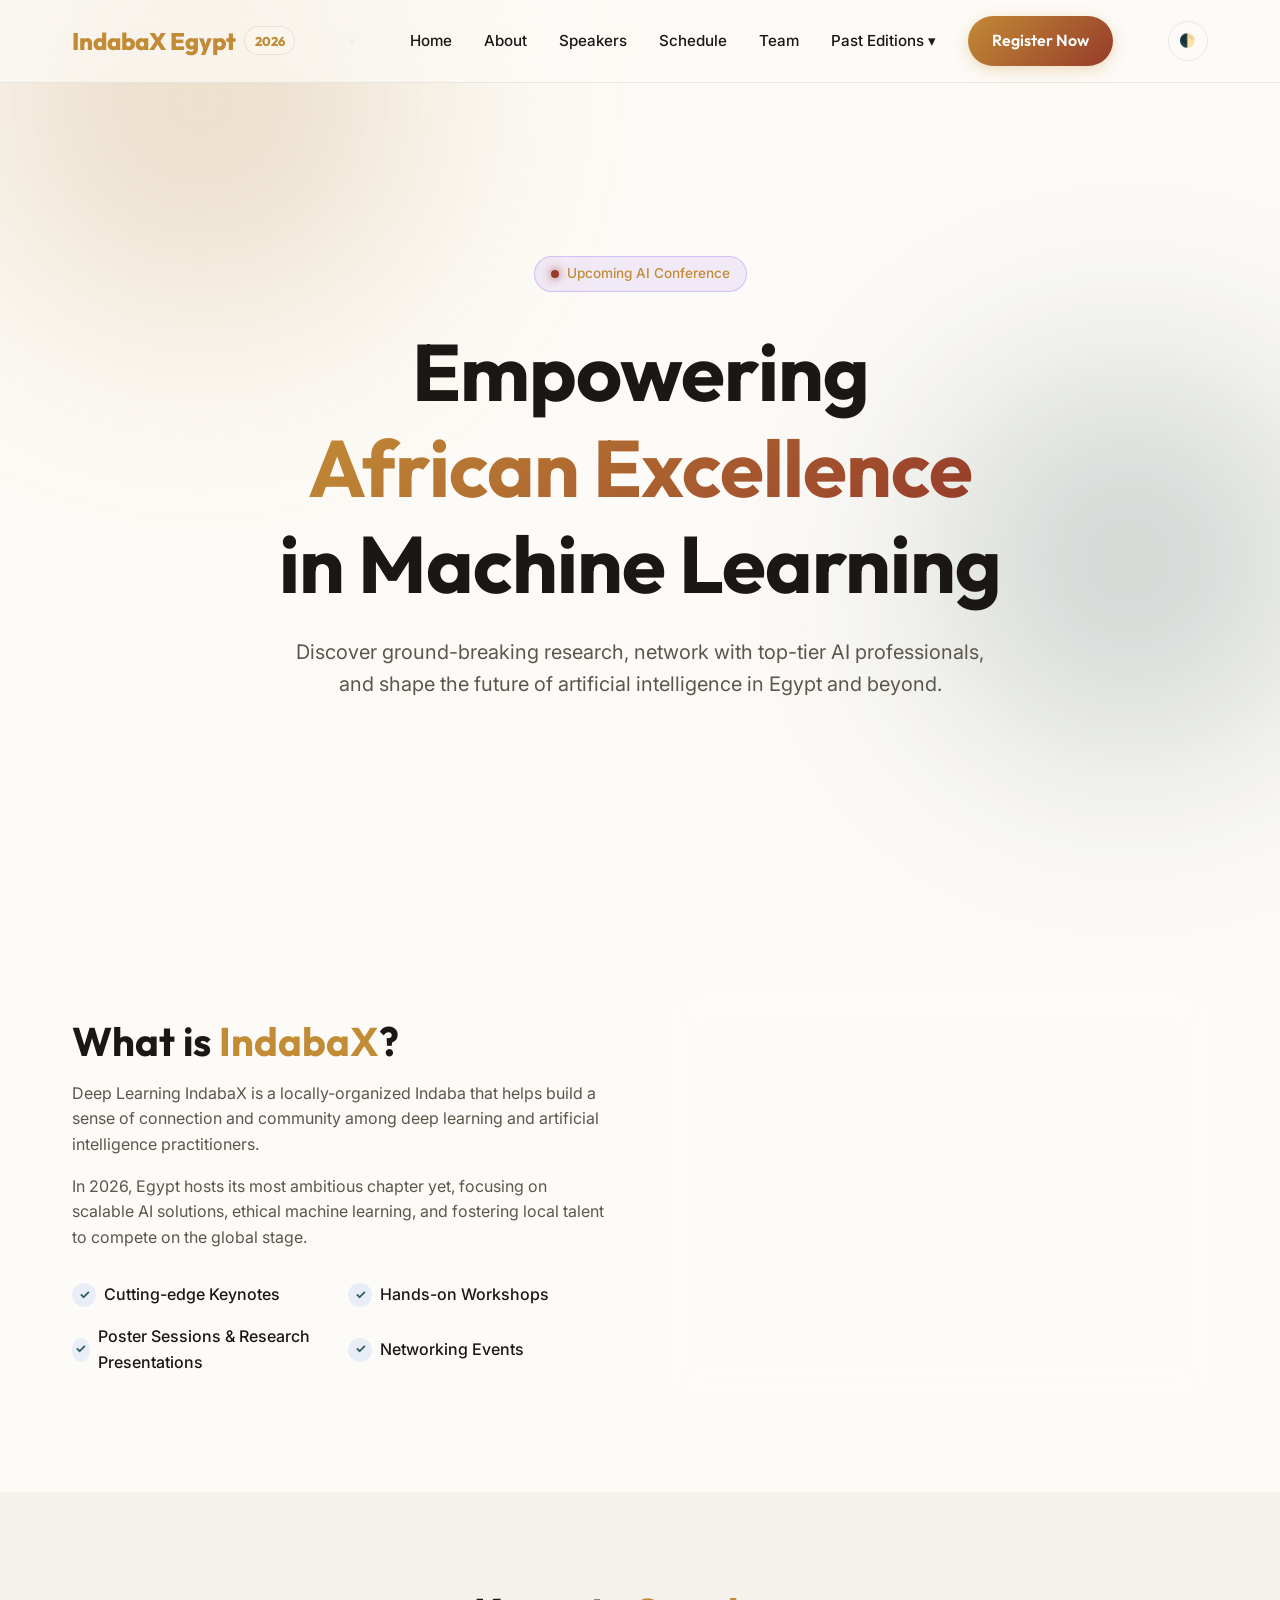
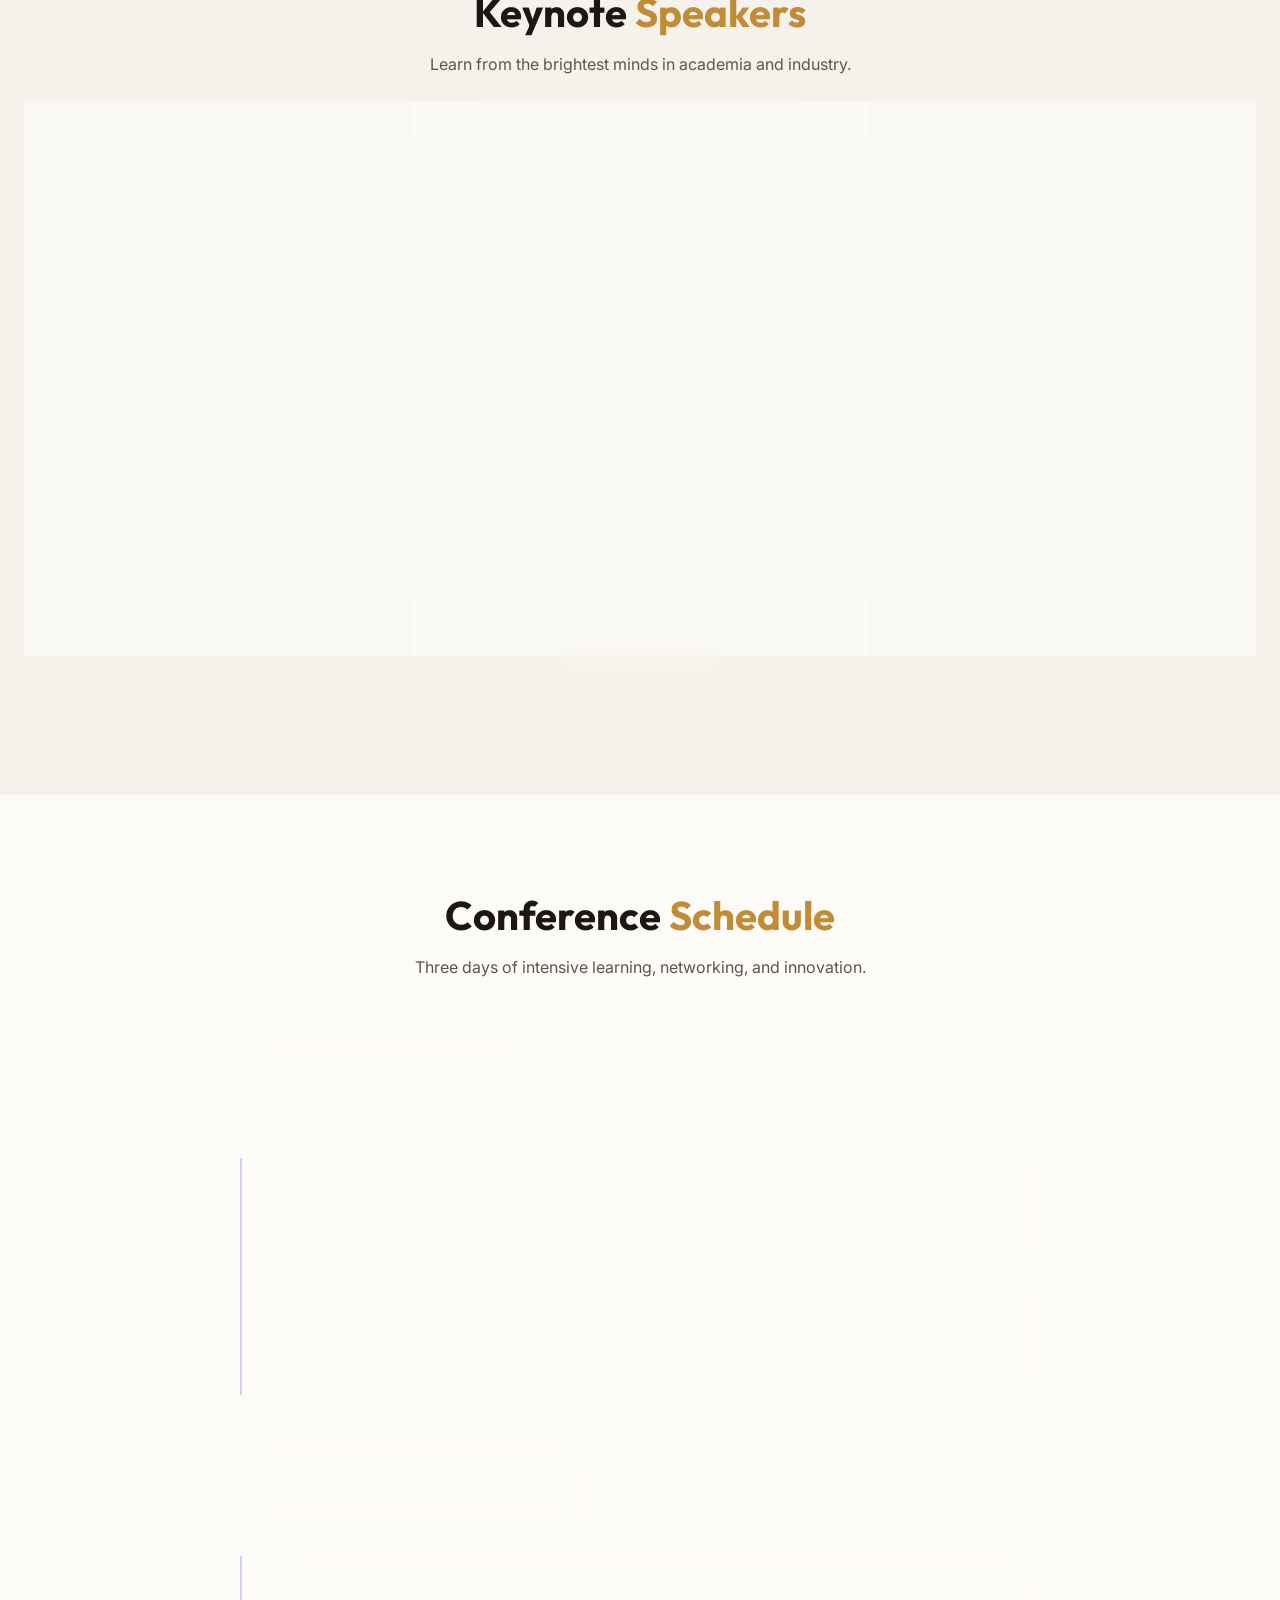
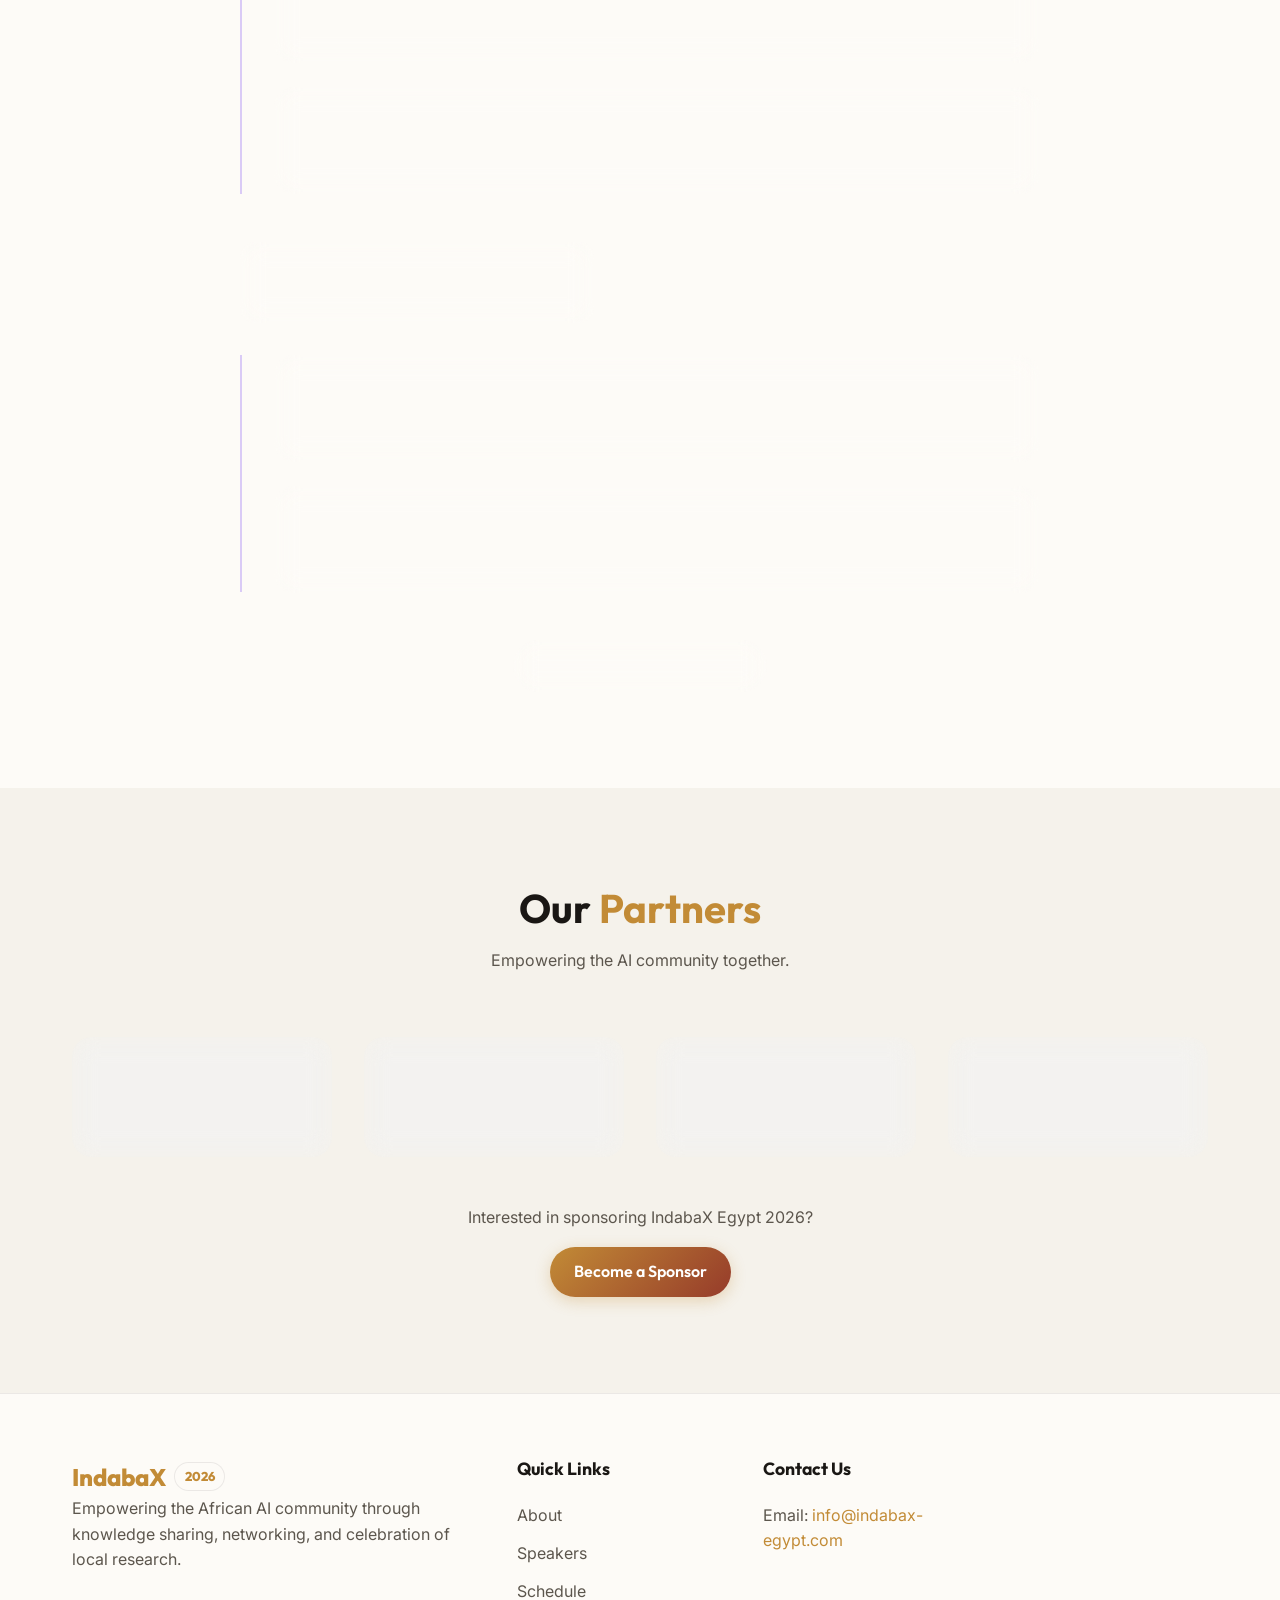
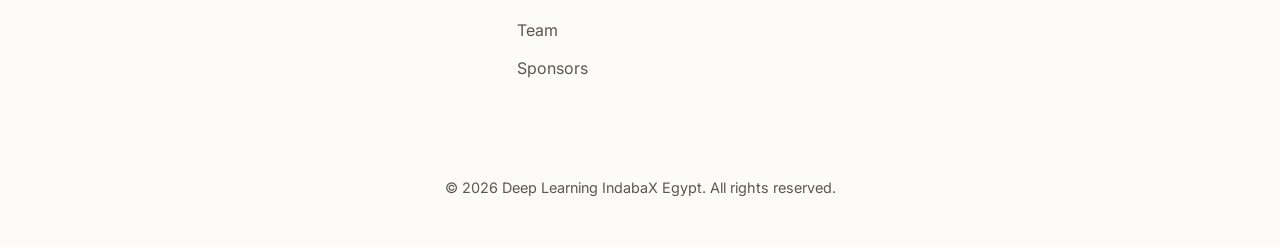
==== commit fd143338: "Update index.html" ====
--- a/index.html
+++ b/index.html
@@ -47,8 +47,7 @@
                 <li class="dropdown">
                     <a href="javascript:void(0)" class="dropbtn">Past Editions ▾</a>
                     <div class="dropdown-content">
-                        <a href="#">IndabaX Egypt 2025</a>
-                        <a href="#">IndabaX Egypt 2024</a>
+                        <a href="https://sites.google.com/view/indabaxegypt2025">IndabaX Egypt 2025</a>
                     </div>
                 </li>
                 <li><a href="index.html#register" class="btn btn-primary">Register Now</a></li>
@@ -56,7 +55,7 @@
 
             <div class="nav-actions">
                 <button id="theme-toggle" class="theme-toggle" aria-label="Toggle Dark/Light Mode">
-                    🌓
+                     🌓
                 </button>
             </div>
         </div>
@@ -320,8 +319,12 @@
                 <h4>Contact Us</h4>
                 <p>Email: <a href="mailto:mahmoudkh@aims.ac.za">info@indabax-egypt.com</a></p>
                 <div class="social-links">
-                    <a href="https://www.facebook.com/p/Indaba-X-Egypt-2026-61576172947178/" class="social-icon">F</a>
-                    <a href="https://www.linkedin.com/company/indabaxegypt/?view" class="social-icon">IN</a>
+                    <a href="https://www.facebook.com/p/Indaba-X-Egypt-2026-61576172947178/" target="_blank" title="Facebook">
+                         <i class="fab fa-facebook"></i>
+                    </a>
+                    <a href="https://www.linkedin.com/company/indabaxegypt/?view" target="_blank" title="LinkedIn">
+                         <i class="fab fa-linkedin"></i>
+                    </a>
                 </div>
             </div>
         </div>
@@ -329,7 +332,6 @@
             <p>&copy; 2026 Deep Learning IndabaX Egypt. All rights reserved.</p>
         </div>
     </footer>
-
     <script src="script.js"></script>
 </body>
 
--- a/style.css
+++ b/style.css
@@ -340,9 +340,9 @@
     width: 100%;
 }
 
-.mobile-menu-toggle {
+/* .mobile-menu-toggle {
     display: none;
-}
+} */
 
 /* Hero Section */
 .hero {
@@ -1050,4 +1050,35 @@
     .footer-grid {
         grid-template-columns: 1fr;
     }
-}+}
+
+
+.member-photo {
+    width: 100%;
+    height: 100%;
+    object-fit: cover; /* This prevents the image from stretching */
+    border-radius: 8px; /* Match this to your card's border radius or use 50% for circles */
+    display: block;
+}
+
+.team-image {
+    width: 150px; /* Adjust size based on your design */
+    height: 150px;
+    margin: 0 auto 15px;
+    overflow: hidden;
+}
+
+/* This targets the links inside the mobile menu specifically */
+.nav-menu.active a, 
+.mobile-menu a {
+    color: #ffffff !important; /* Forces text to white */
+    font-size: 1.5rem;         /* Makes it easier to tap on mobile */
+    display: block;
+    padding: 15px 0;
+    z-index: 1001;            /* Ensures text stays on top */
+}
+
+/* Optional: Add your gold color when hovering/clicking */
+.nav-menu.active a:hover {
+    color: #d4af37 !important; 
+}
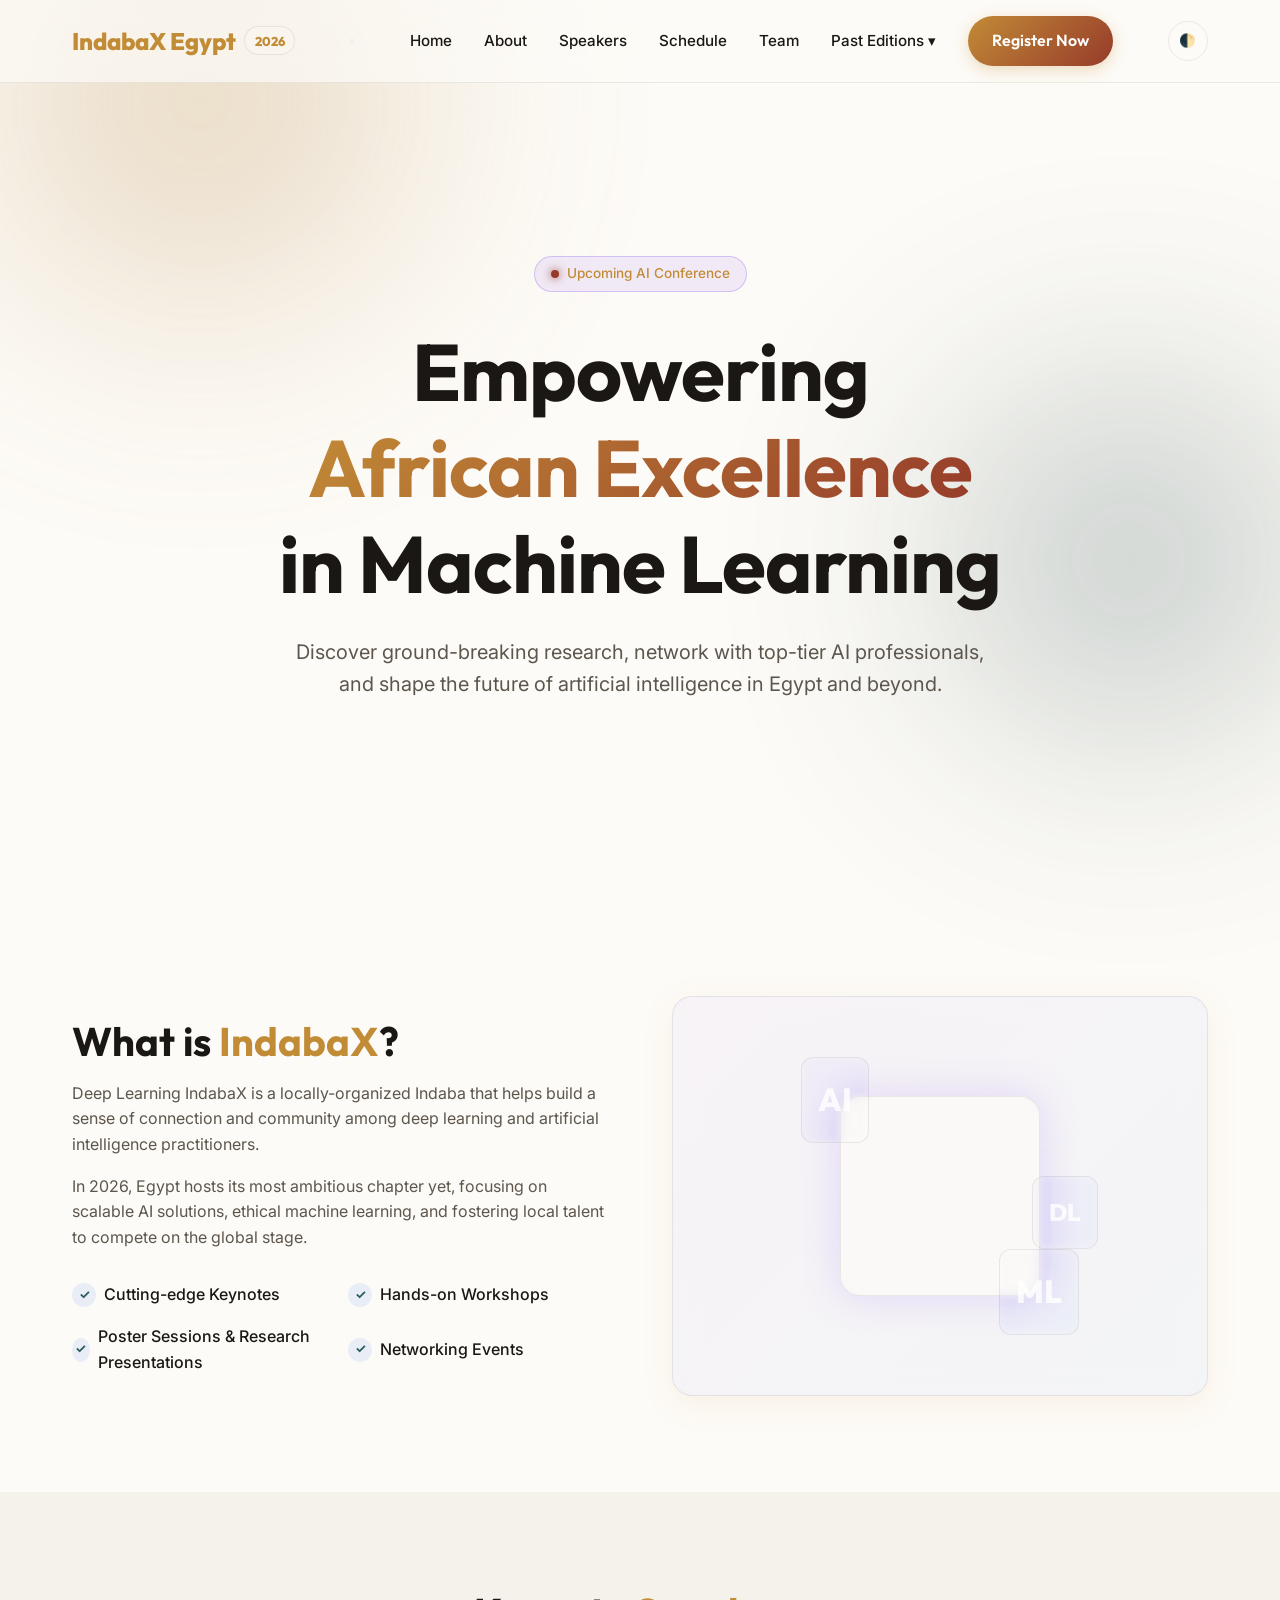
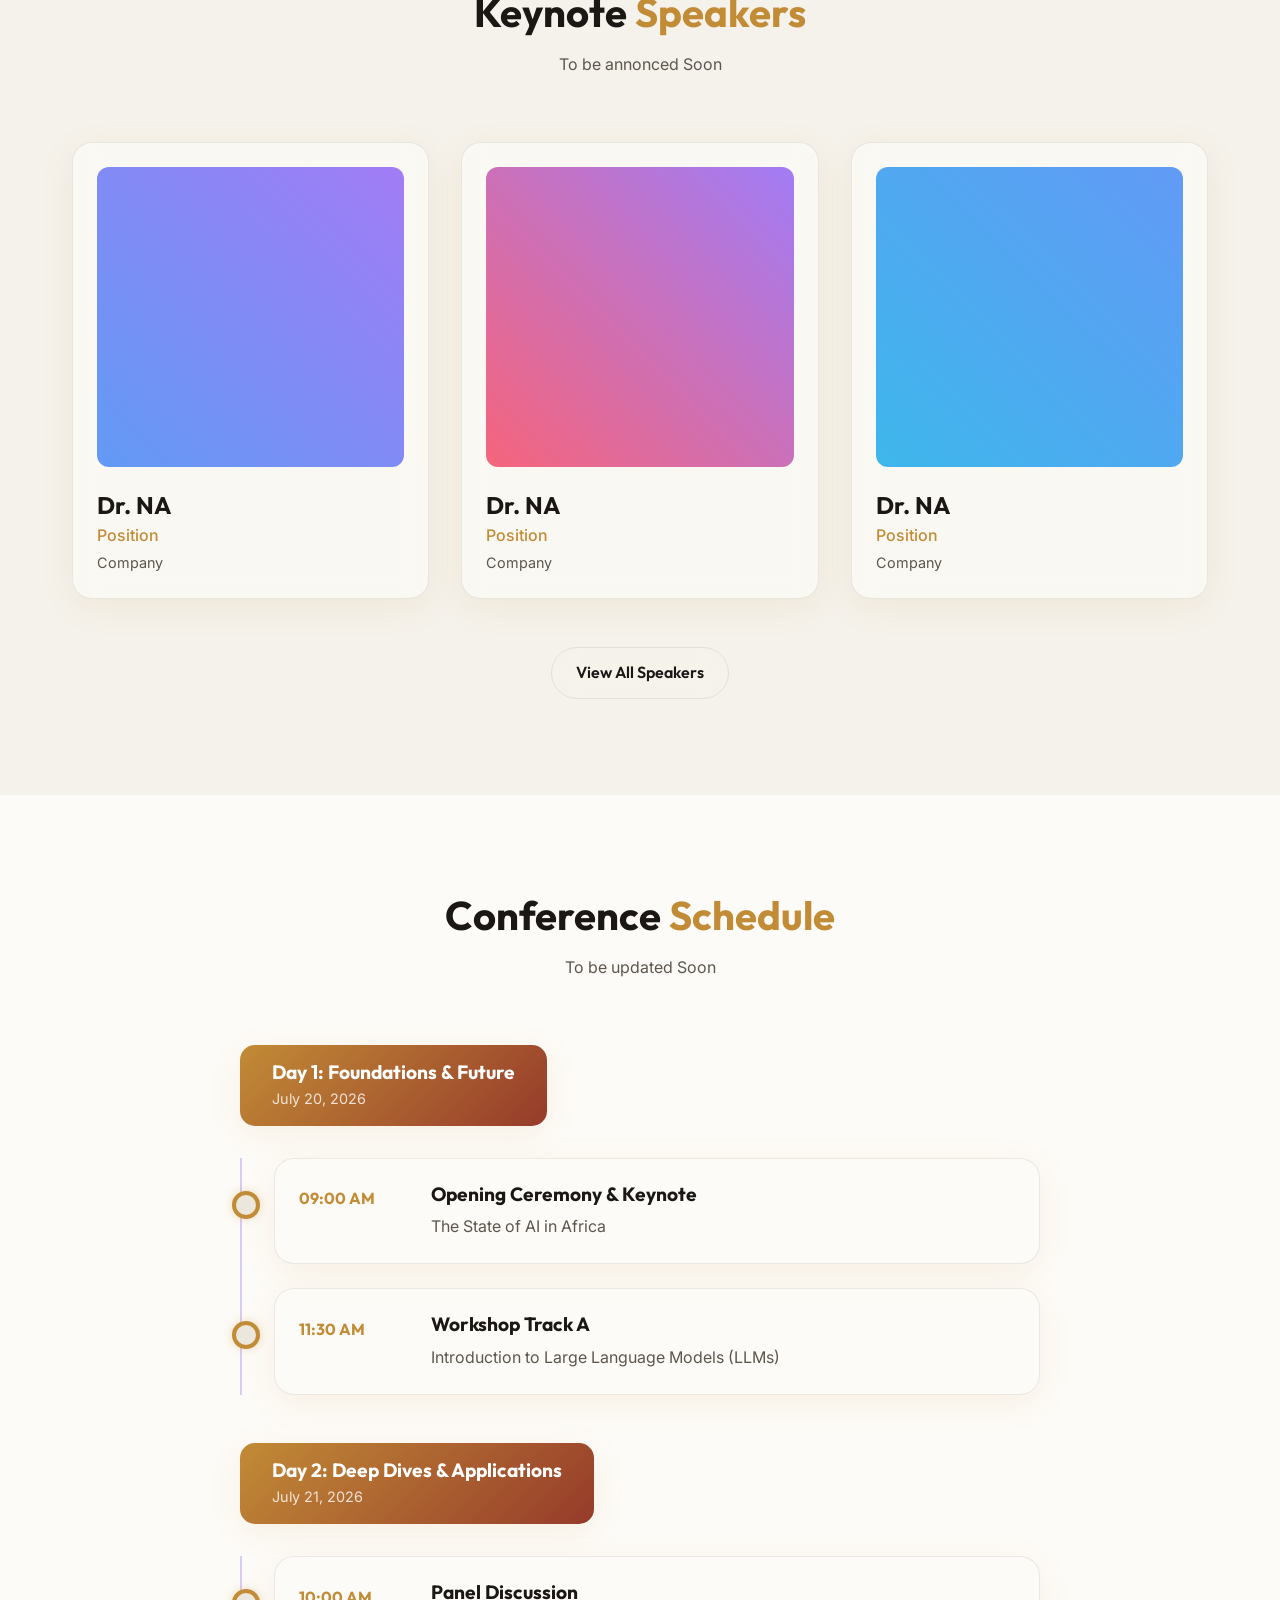
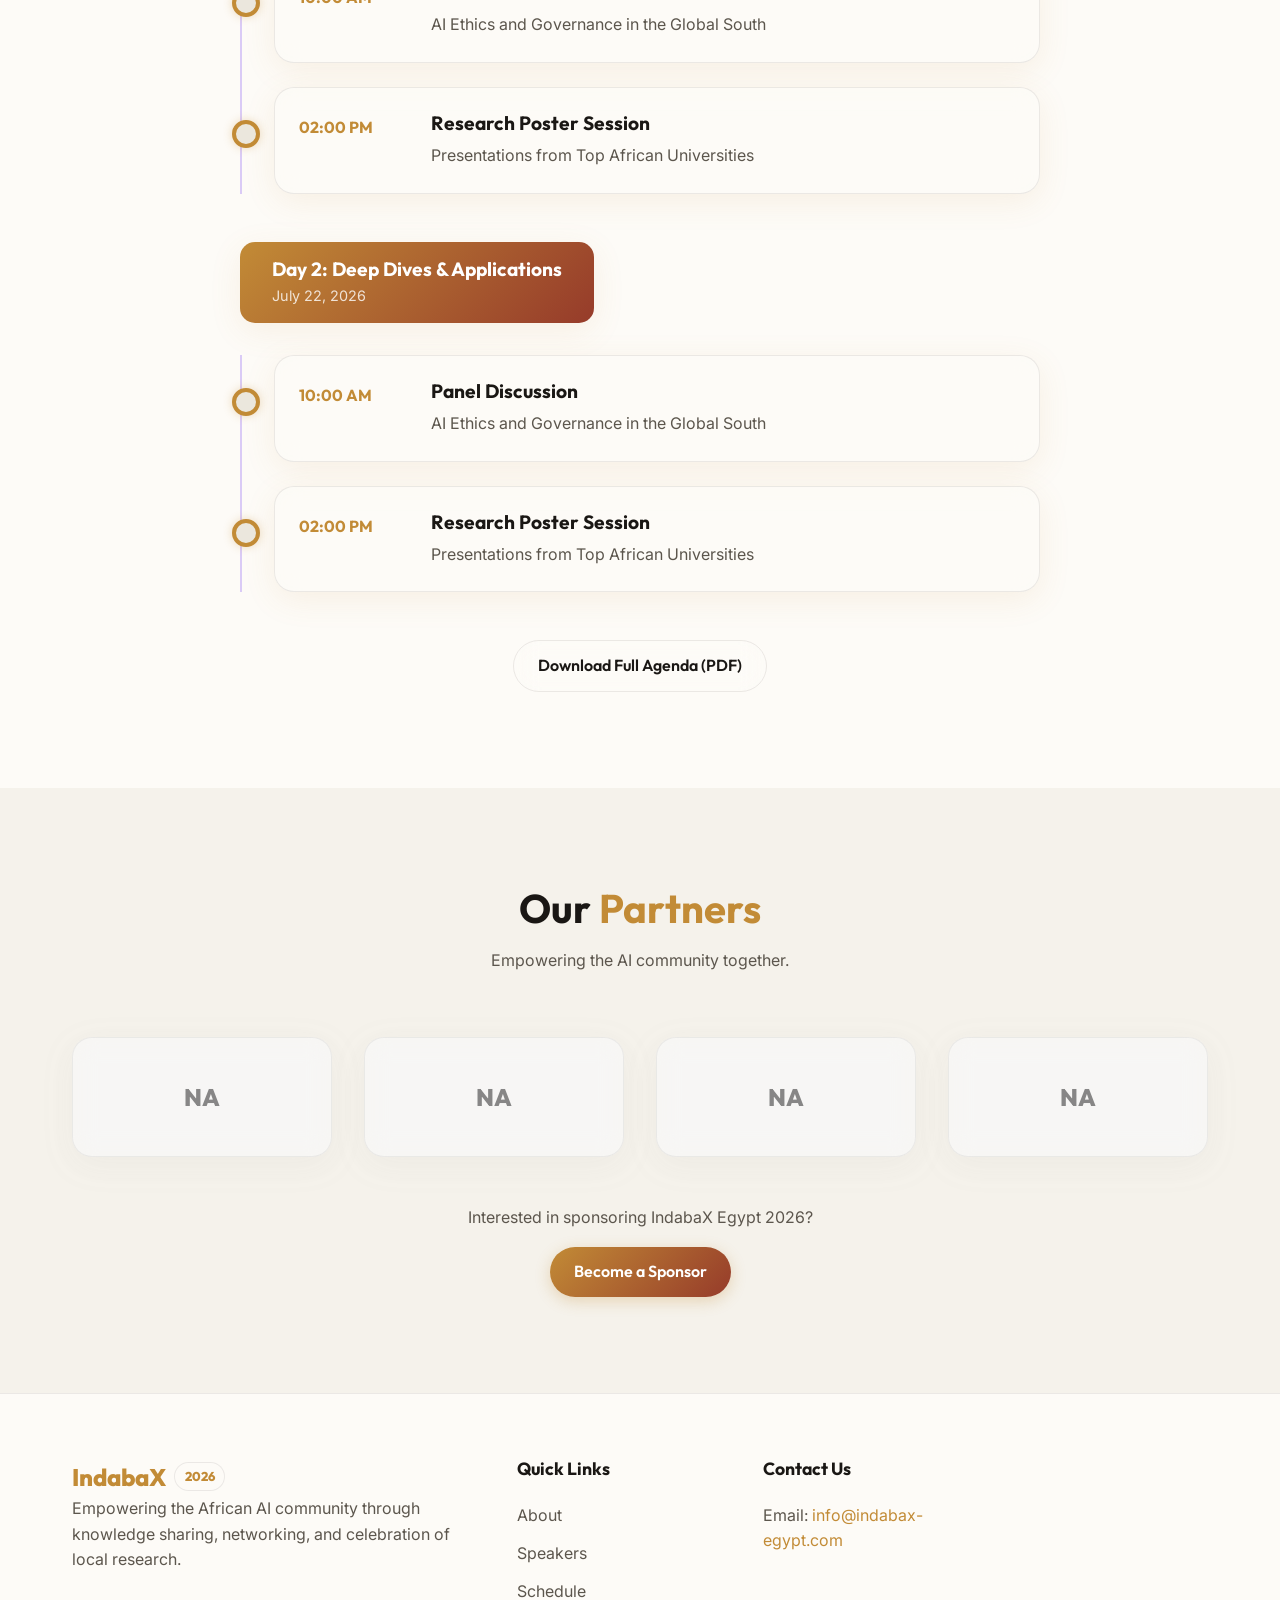
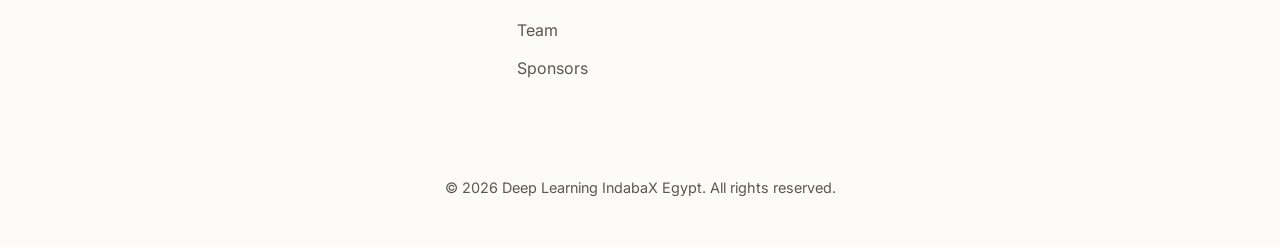
==== commit 81b8fef5: "Update index.html" ====
--- a/index.html
+++ b/index.html
@@ -116,7 +116,8 @@
             <div class="container">
                 <div class="section-header fade-in">
                     <h2 class="section-title">Keynote <span class="highlight">Speakers</span></h2>
-                    <p>Learn from the brightest minds in academia and industry.</p>
+                    <p>To be annonced Soon</p>
+                    <!-- <p>Learn from the brightest minds in academia and industry.</p> -->
                 </div>
 
                 <div class="speakers-grid">
@@ -168,7 +169,8 @@
             <div class="container">
                 <div class="section-header fade-in">
                     <h2 class="section-title">Conference <span class="highlight">Schedule</span></h2>
-                    <p>Three days of intensive learning, networking, and innovation.</p>
+                    <p>To be updated Soon</p>
+                    <!-- <p>Three days of intensive learning, networking, and innovation.</p> -->
                 </div>
 
                 <div class="schedule-timeline fade-in">
@@ -276,7 +278,7 @@
 
                 <div class="text-center" style="margin-top: 3rem;">
                     <p style="margin-bottom: 1rem;">Interested in sponsoring IndabaX Egypt 2026?</p>
-                    <a href="#" class="btn btn-primary">Become a Sponsor</a>
+                    <a href="mailto:mahmoudkh@aims.ac.za" class="btn btn-primary">Become a Sponsor</a>
                 </div>
             </div>
         
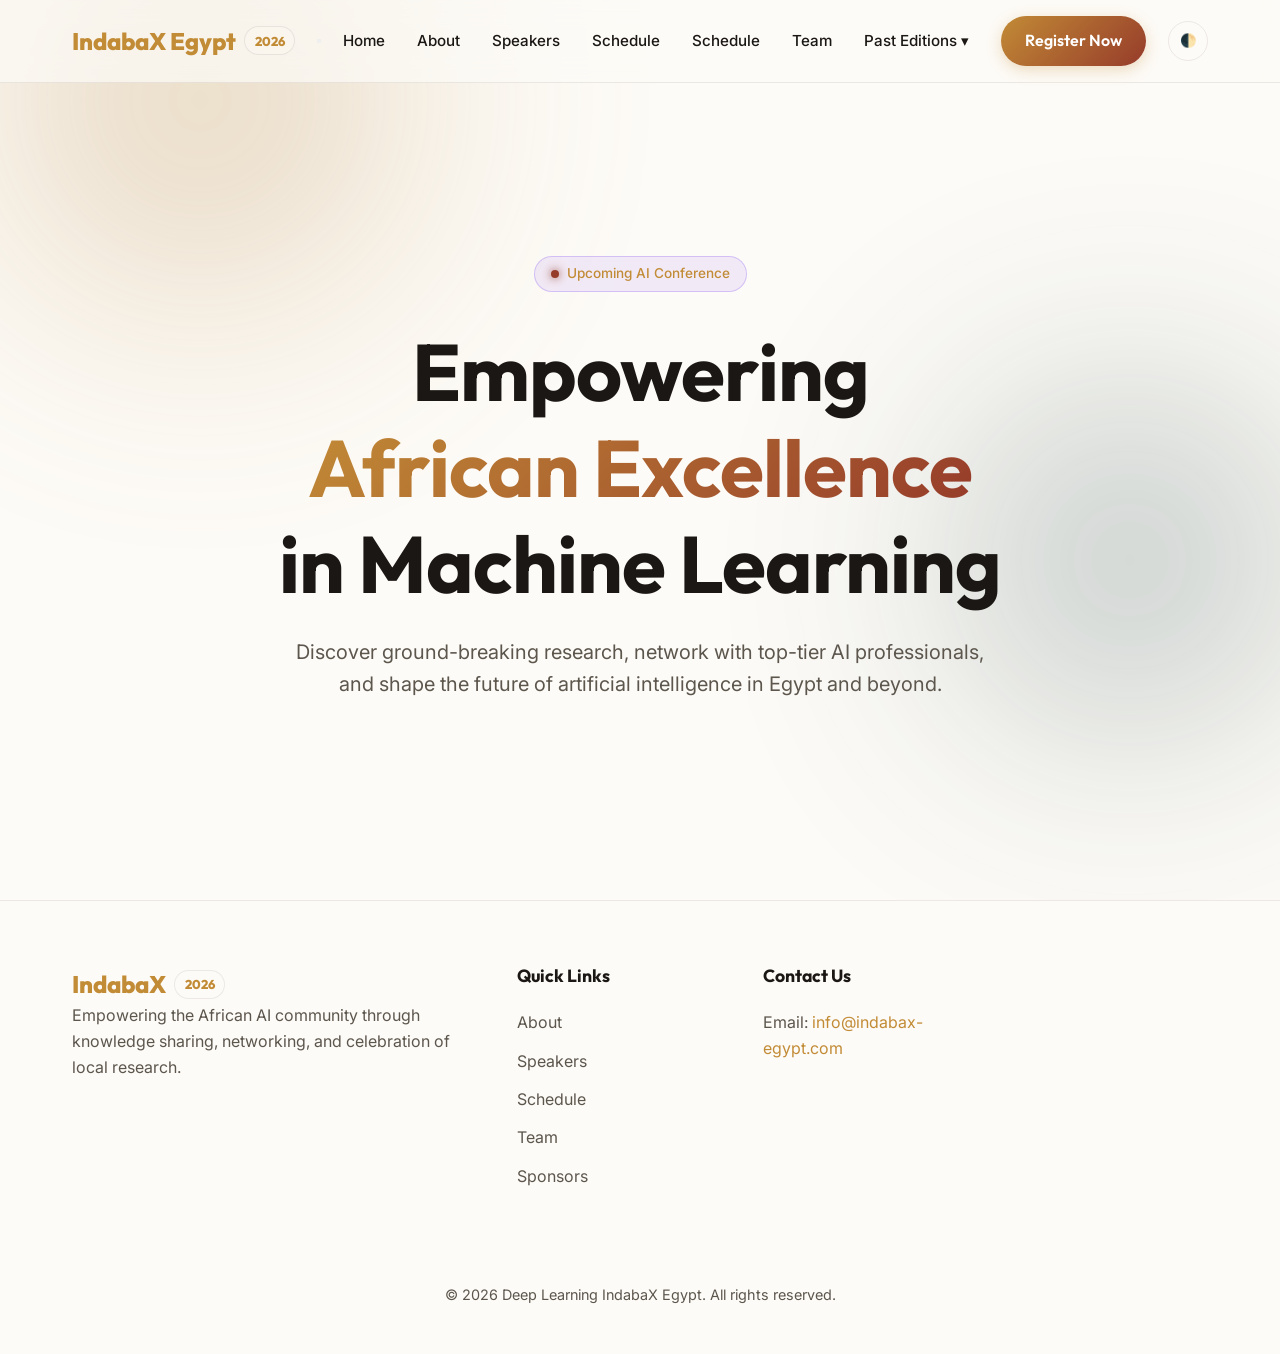
==== commit aedf977c: "Fix HTML structure and formatting issues" ====
--- a/index.html
+++ b/index.html
@@ -43,6 +43,7 @@
                 <li><a href="about.html">About</a></li>
                 <li><a href="speakers.html">Speakers</a></li>
                 <li><a href="schedule.html">Schedule</a></li>
+                <li><a href="sponsors.html">Schedule</a></li>
                 <li><a href="team.html">Team</a></li>
                 <li class="dropdown">
                     <a href="javascript:void(0)" class="dropbtn">Past Editions ▾</a>
@@ -83,206 +84,7 @@
         
     </header>
 
-    <main>
-        <!-- About Section -->
-        <section id="about" class="section">
-            <div class="container about-container fade-in">
-                <div class="about-text">
-                    <h2 class="section-title">What is <span class="highlight">IndabaX</span>?</h2>
-                    <p>Deep Learning IndabaX is a locally-organized Indaba that helps build a sense of connection and
-                        community among deep learning and artificial intelligence practitioners.</p>
-                    <p>In 2026, Egypt hosts its most ambitious chapter yet, focusing on scalable AI solutions, ethical
-                        machine learning, and fostering local talent to compete on the global stage.</p>
-                    <ul class="feature-list">
-                        <li><span>✓</span> Cutting-edge Keynotes</li>
-                        <li><span>✓</span> Hands-on Workshops</li>
-                        <li><span>✓</span> Poster Sessions & Research Presentations</li>
-                        <li><span>✓</span> Networking Events</li>
-                    </ul>
-                </div>
-                <div class="about-visual glass-panel">
-                    <!-- Placeholder for image or 3D element -->
-                    <div class="glow-box">
-                        <div class="floating-element el-1">AI</div>
-                        <div class="floating-element el-2">ML</div>
-                        <div class="floating-element el-3">DL</div>
-                    </div>
-                </div>
-            </div>
-        </section>
-
-        <!-- Speakers Preview Section -->
-        <section id="speakers" class="section bg-darker">
-            <div class="container">
-                <div class="section-header fade-in">
-                    <h2 class="section-title">Keynote <span class="highlight">Speakers</span></h2>
-                    <p>To be annonced Soon</p>
-                    <!-- <p>Learn from the brightest minds in academia and industry.</p> -->
-                </div>
-
-                <div class="speakers-grid">
-                    <!-- Speaker Card 1 -->
-                    <div class="speaker-card glass-panel fade-in" style="animation-delay: 0.1s;">
-                        <div class="speaker-image">
-                            <div class="image-placeholder gradient-1"></div>
-                        </div>
-                        <div class="speaker-info">
-                            <h3>Dr. NA</h3>
-                            <p class="role">Position</p>
-                            <p class="company">Company</p>
-                        </div>
-                    </div>
-
-                    <!-- Speaker Card 2 -->
-                    <div class="speaker-card glass-panel fade-in" style="animation-delay: 0.2s;">
-                        <div class="speaker-image">
-                            <div class="image-placeholder gradient-2"></div>
-                        </div>
-                        <div class="speaker-info">
-                            <h3>Dr. NA</h3>
-                            <p class="role">Position</p>
-                            <p class="company">Company</p>
-                        </div>
-                    </div>
-
-                    <!-- Speaker Card 3 -->
-                    <div class="speaker-card glass-panel fade-in" style="animation-delay: 0.3s;">
-                        <div class="speaker-image">
-                            <div class="image-placeholder gradient-3"></div>
-                        </div>
-                        <div class="speaker-info">
-                            <h3>Dr. NA</h3>
-                            <p class="role">Position</p>
-                            <p class="company">Company</p>
-                        </div>
-                    </div>
-                </div>
-
-                <div class="text-center fade-in" style="margin-top: 3rem;">
-                    <a href="#" class="btn btn-outline">View All Speakers</a>
-                </div>
-            </div>
-        </section>
-
-        <!-- Schedule Section -->
-         <section id="schedule" class="section">
-            <div class="container">
-                <div class="section-header fade-in">
-                    <h2 class="section-title">Conference <span class="highlight">Schedule</span></h2>
-                    <p>To be updated Soon</p>
-                    <!-- <p>Three days of intensive learning, networking, and innovation.</p> -->
-                </div>
-
-                <div class="schedule-timeline fade-in">
-                    <!-- Day 1 -->
-                    <div class="timeline-day">
-                        <div class="day-header glass-panel">
-                            <h3>Day 1: Foundations & Future</h3>
-                            <span class="date">July 20, 2026</span>
-                        </div>
-                        <div class="timeline-items">
-                            <div class="timeline-item glass-panel">
-                                <div class="time">09:00 AM</div>
-                                <div class="content">
-                                    <h4>Opening Ceremony & Keynote</h4>
-                                    <p>The State of AI in Africa</p>
-                                </div>
-                            </div>
-                            <div class="timeline-item glass-panel">
-                                <div class="time">11:30 AM</div>
-                                <div class="content">
-                                    <h4>Workshop Track A</h4>
-                                    <p>Introduction to Large Language Models (LLMs)</p>
-                                </div>
-                            </div>
-                        </div>
-                    </div>
-
-                    <!-- Day 2 -->
-                    <div class="timeline-day">
-                        <div class="day-header glass-panel">
-                            <h3>Day 2: Deep Dives & Applications</h3>
-                            <span class="date">July 21, 2026</span>
-                        </div>
-                        <div class="timeline-items">
-                            <div class="timeline-item glass-panel">
-                                <div class="time">10:00 AM</div>
-                                <div class="content">
-                                    <h4>Panel Discussion</h4>
-                                    <p>AI Ethics and Governance in the Global South</p>
-                                </div>
-                            </div>
-                            <div class="timeline-item glass-panel">
-                                <div class="time">02:00 PM</div>
-                                <div class="content">
-                                    <h4>Research Poster Session</h4>
-                                    <p>Presentations from Top African Universities</p>
-                                </div>
-                            </div>
-                        </div>
-                    </div>
-                    <!-- Day 3 -->
-                    <div class="timeline-day">
-                        <div class="day-header glass-panel">
-                            <h3>Day 2: Deep Dives & Applications</h3>
-                            <span class="date">July 22, 2026</span>
-                        </div>
-                        <div class="timeline-items">
-                            <div class="timeline-item glass-panel">
-                                <div class="time">10:00 AM</div>
-                                <div class="content">
-                                    <h4>Panel Discussion</h4>
-                                    <p>AI Ethics and Governance in the Global South</p>
-                                </div>
-                            </div>
-                            <div class="timeline-item glass-panel">
-                                <div class="time">02:00 PM</div>
-                                <div class="content">
-                                    <h4>Research Poster Session</h4>
-                                    <p>Presentations from Top African Universities</p>
-                                </div>
-                            </div>
-                        </div>
-                    </div>
-                </div>
-
-
-                <div class="text-center fade-in" style="margin-top: 3rem;">
-                    <a href="#" class="btn btn-outline">Download Full Agenda (PDF)</a>
-                </div>
-            </div>
-        </section>
-
-        <!-- Sponsors Section -->
-        <section id="sponsors" class="section bg-darker">
-            <div class="container fade-in">
-                <div class="section-header">
-                    <h2 class="section-title">Our <span class="highlight">Partners</span></h2>
-                    <p>Empowering the AI community together.</p>
-                </div>
-
-                <div class="sponsors-grid">
-                    <div class="sponsor-logo glass-panel">
-                        <div class="sponsor-placeholder">NA</div>
-                    </div>
-                    <div class="sponsor-logo glass-panel">
-                        <div class="sponsor-placeholder">NA</div>
-                    </div>
-                    <div class="sponsor-logo glass-panel">
-                        <div class="sponsor-placeholder">NA</div>
-                    </div>
-                    <div class="sponsor-logo glass-panel">
-                        <div class="sponsor-placeholder">NA</div>
-                    </div>
-                </div>
-
-                <div class="text-center" style="margin-top: 3rem;">
-                    <p style="margin-bottom: 1rem;">Interested in sponsoring IndabaX Egypt 2026?</p>
-                    <a href="mailto:mahmoudkh@aims.ac.za" class="btn btn-primary">Become a Sponsor</a>
-                </div>
-            </div>
-        
-    </main>
+    
 
    <!-- Footer -->
     <footer class="footer section bg-darkest">
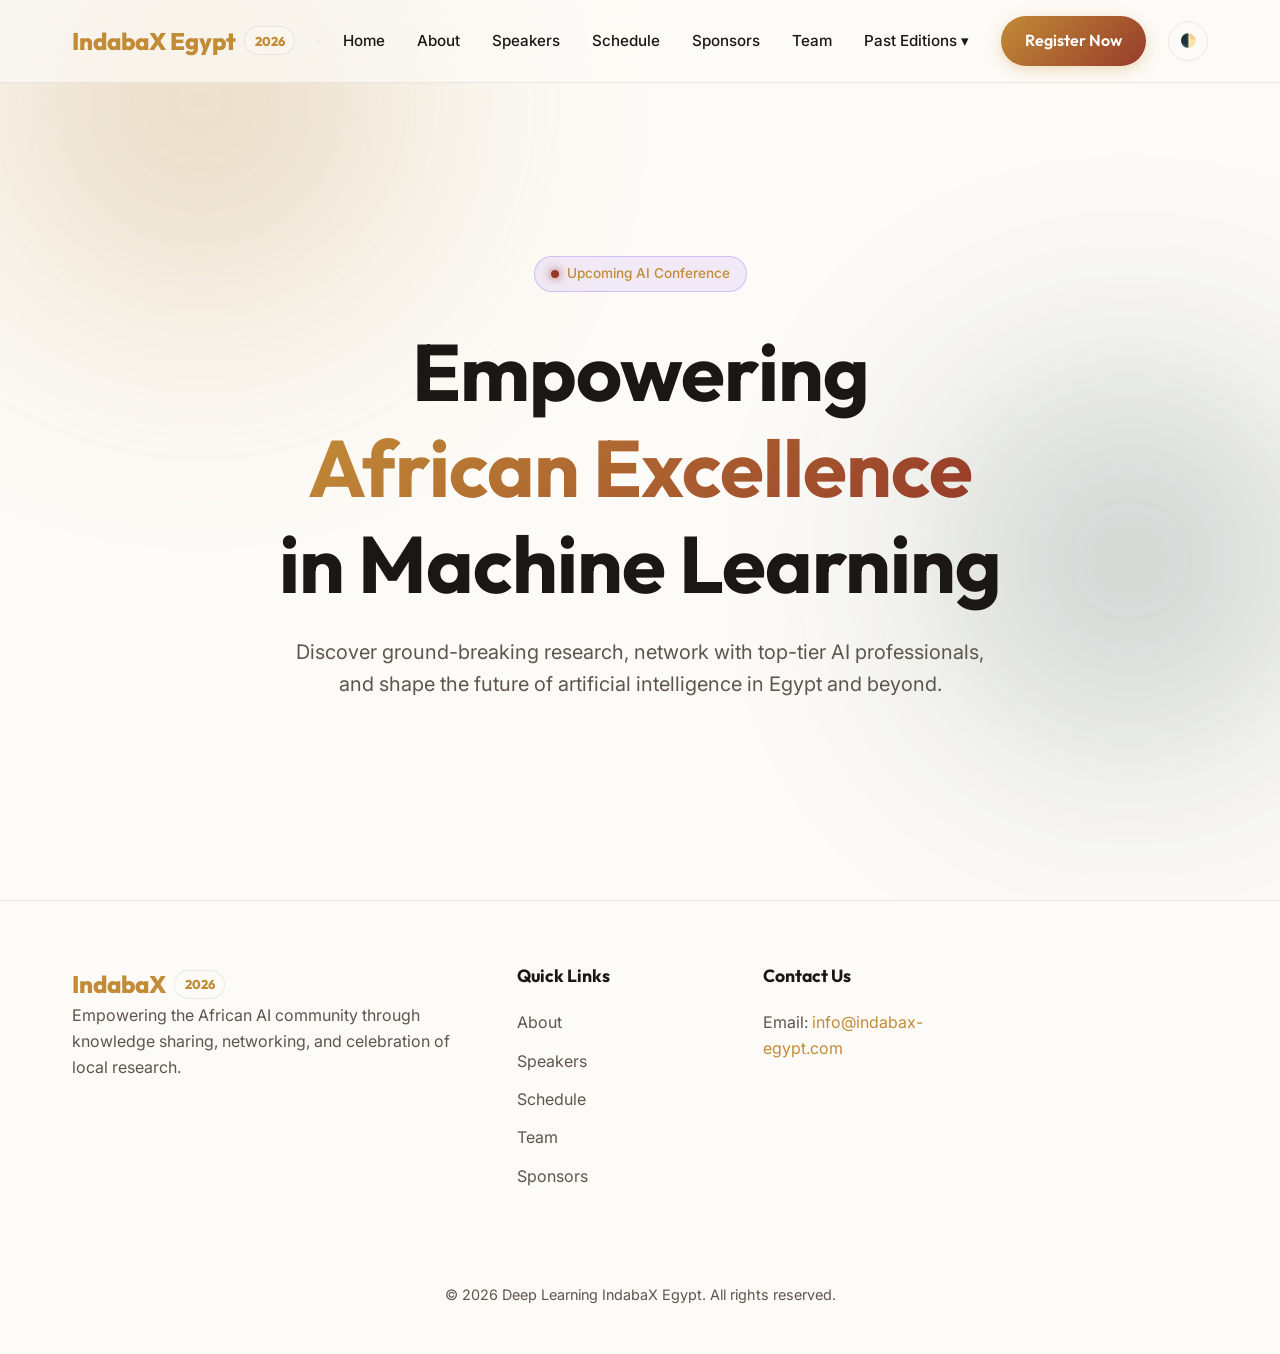
==== commit f18d5695: "Fix HTML formatting and structure" ====
--- a/index.html
+++ b/index.html
@@ -43,7 +43,7 @@
                 <li><a href="about.html">About</a></li>
                 <li><a href="speakers.html">Speakers</a></li>
                 <li><a href="schedule.html">Schedule</a></li>
-                <li><a href="sponsors.html">Schedule</a></li>
+                <li><a href="sponsors.html">Sponsors</a></li>
                 <li><a href="team.html">Team</a></li>
                 <li class="dropdown">
                     <a href="javascript:void(0)" class="dropbtn">Past Editions ▾</a>
